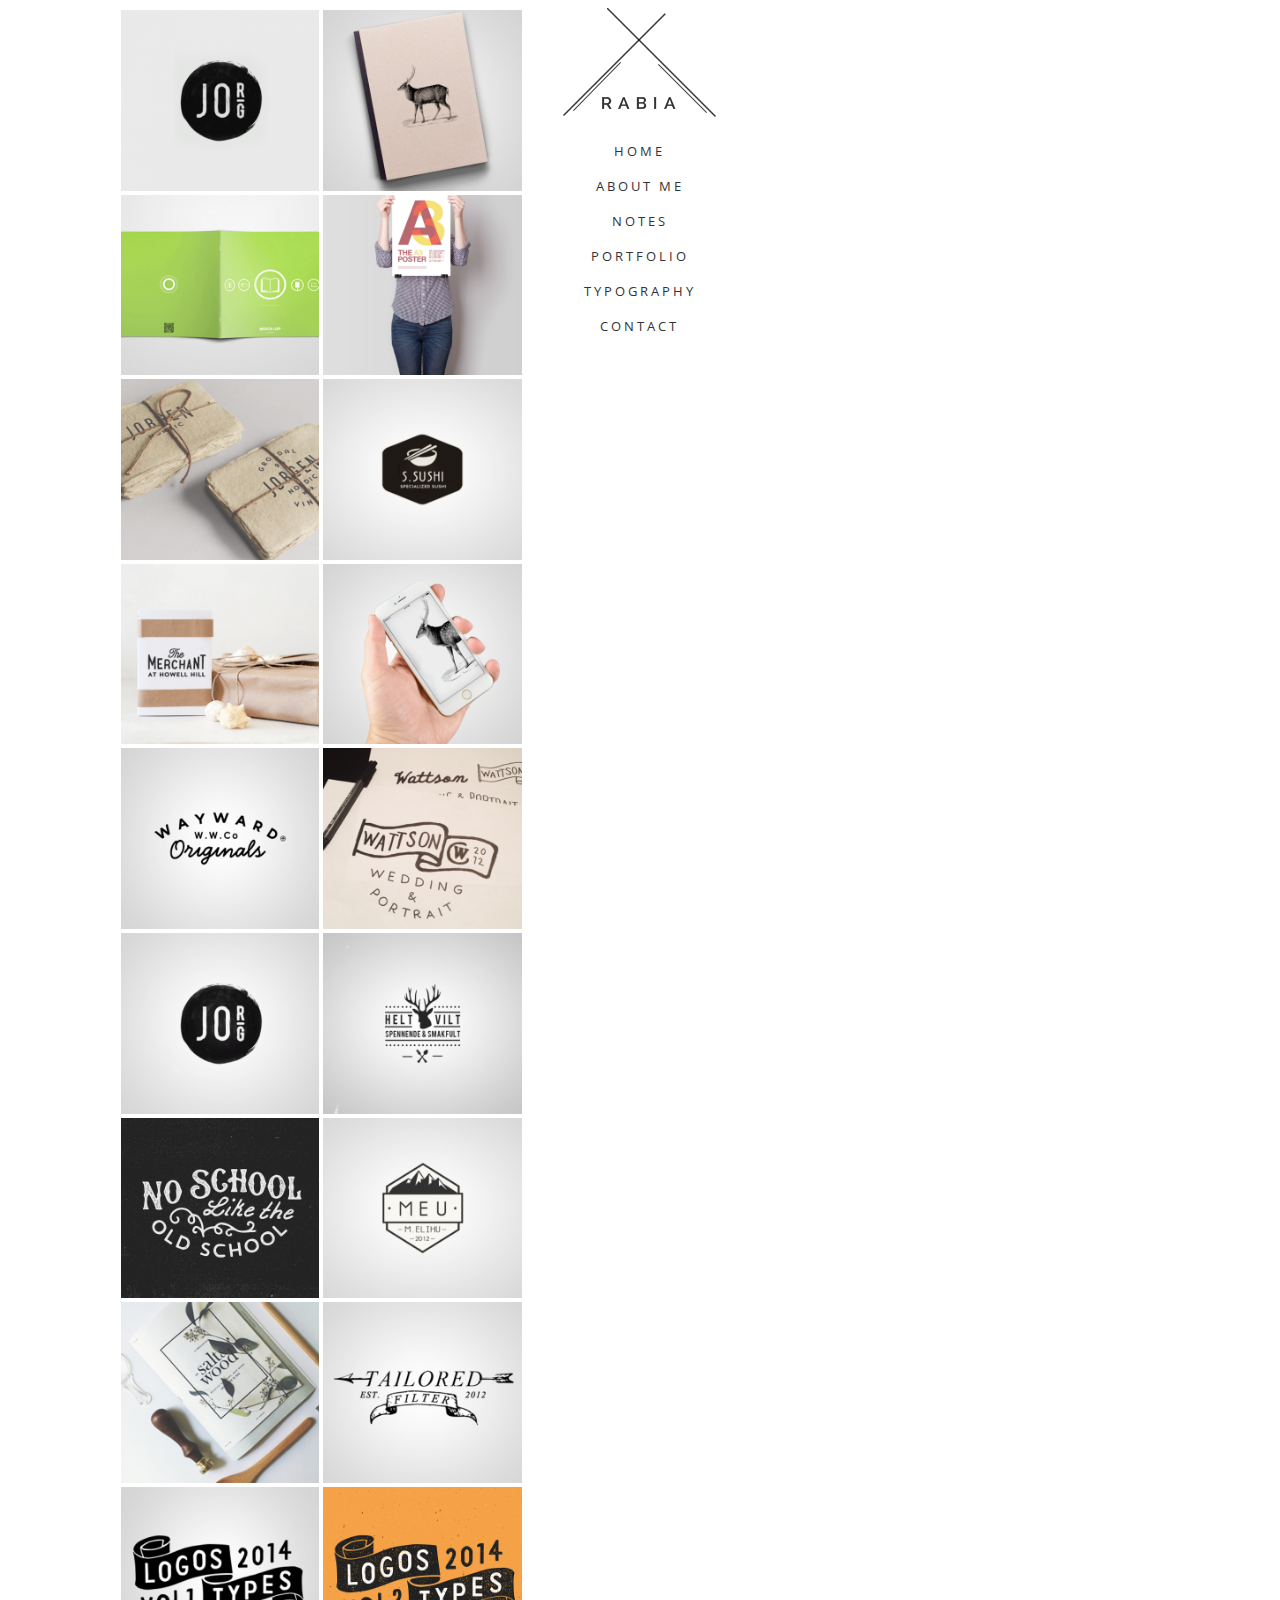
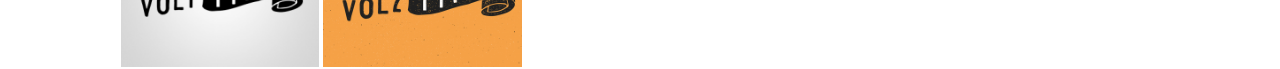
==== index.html @ 2b4c9180 "Initial wasp repo, make left-col and header" ====
<!DOCTYPE html>
<html lang="en">
<head>
    <meta charset="UTF-8">
    <title>Title</title>
    <link rel="stylesheet" href="css/style.css">
</head>
<body>


<div class="left-col col clearfix">
    <div class="left-col-inner clearfix">
        <div class="item">
            <a href="#">
                <img src="img/241-225x205.png" class="item-img">
            </a>
        </div>

        <div class="item">
            <a href="#">
                <img src="img/03-225x205.png" class="item-img">
            </a>
        </div>

        <div class="item">
            <a href="#">
                <img src="img/blog11-225x205.png" class="item-img">
            </a>
        </div>
        <div class="item">
            <a href="#">
                <img src="img/311-225x205.png" class="item-img">
            </a>
        </div>

        <div class="item">
            <a href="#">
                <img src="img/c71-225x205.png" class="item-img">
            </a>
        </div>
        <div class="item">
            <a href="#">
                <img src="img/131-225x205.png" class="item-img">
            </a>
        </div>

        <div class="item">
            <a href="#">
                <img src="img/451-225x205.png" class="item-img">
            </a>
        </div>
        <div class="item">
            <a href="#">
                <img src="img/112-225x205.png" class="item-img">
            </a>
        </div>

        <div class="item">
            <a href="#">
                <img src="img/321-225x205.png" class="item-img">
            </a>
        </div>
        <div class="item">
            <a href="#">
                <img src="img/d31-225x205.png" class="item-img">
            </a>
        </div>

        <div class="item">
            <a href="#">
                <img src="img/711-225x205.png" class="item-img">
            </a>
        </div>
        <div class="item">
            <a href="#">
                <img src="img/511-225x205.png" class="item-img">
            </a>
        </div>

        <div class="item">
            <a href="#">
                <img src="img/a11-225x205.png" class="item-img">
            </a>
        </div>
        <div class="item">
            <a href="#">
                <img src="img/611-225x205.png" class="item-img">
            </a>
        </div>

        <div class="item">
            <a href="#">
                <img src="img/a01-225x205.png" class="item-img">
            </a>
        </div>
        <div class="item">
            <a href="#">
                <img src="img/211-225x205.png" class="item-img">
            </a>
        </div>

        <div class="item">
            <a href="#">
                <img src="img/411-225x205.png" class="item-img">
            </a>
        </div>

        <div class="item">
            <a href="#">
                <img src="img/721-225x205.png" class="item-img">
            </a>
        </div>
    </div>

</div>
<header class="header">
    <div class="logo">
        <img src="img/logo.png" class="logo-img">
    </div>

    <ul class="nav-list">
        <li class="nav-item">
            <a href="#">home</a>
        </li>
        <li class="nav-item">
            <a href="#">about me</a>
        </li>
        <li class="nav-item">
            <a href="#">notes</a>
        </li>
        <li class="nav-item">
            <a href="#">portfolio</a>
        </li>
        <li class="nav-item">
            <a href="#">typography</a>
        </li>
        <li class="nav-item">
            <a href="#">contact</a>
        </li>
    </ul>
</header>

<div class="right-col col clearfix">
    <div class="right-col-inner">

    </div>
</div>

</body>
</html>
---- css/style.css ----
@import url(https://fonts.googleapis.com/css?family=Open+Sans);
@import url(https://fonts.googleapis.com/css?family=Raleway:400,300,600,700);

body {
    font-family: 'Raleway', 'Open Sans', sans-serif;
}

* {
    box-sizing: border-box;
}
.clearfix:before,
.clearfix:after {
    content: " "; /* 1 */
    display: table; /* 2 */
}

.clearfix:after {
    clear: both;
}

.container {
    margin: 0 auto;
}

.col {
    width: 40%;
}

.left-col {
    float: left;
}
    .left-col > .left-col-inner {
        float: right;
        width: 80%;
        margin: 0 -10px;
    }
    .left-col .item {
        float: left;
        padding: 2px;
        width: 50%;

    }
    .left-col .item-img {
        width: 100%;
        display: block;
    }
.header {
    width: 20%;
    float: left;
}

    .header > .logo {
        text-align: center;
    }
    .header .logo-img {
        display: block;
        margin: 0 auto;
    }
    .header > .nav-list {
        list-style-type: none;
        text-align: center;
        padding: 0;
    }
    .header .nav-item {
        padding: 8px 0;
    }

    .header .nav-item a {
        text-decoration: none;
        color: #333333;
        font-family: 'Open Sans';
        font-size: 13px;
        text-transform: uppercase;
        letter-spacing: 3px;

    }

    .header .nav-item a:hover {
        border-top: 1px solid #333333;
        border-bottom: 1px solid #333333;
        padding: 0 16px;
    }

.right-col {
    float: right;
}

    .right-col > .right-col-inner {}
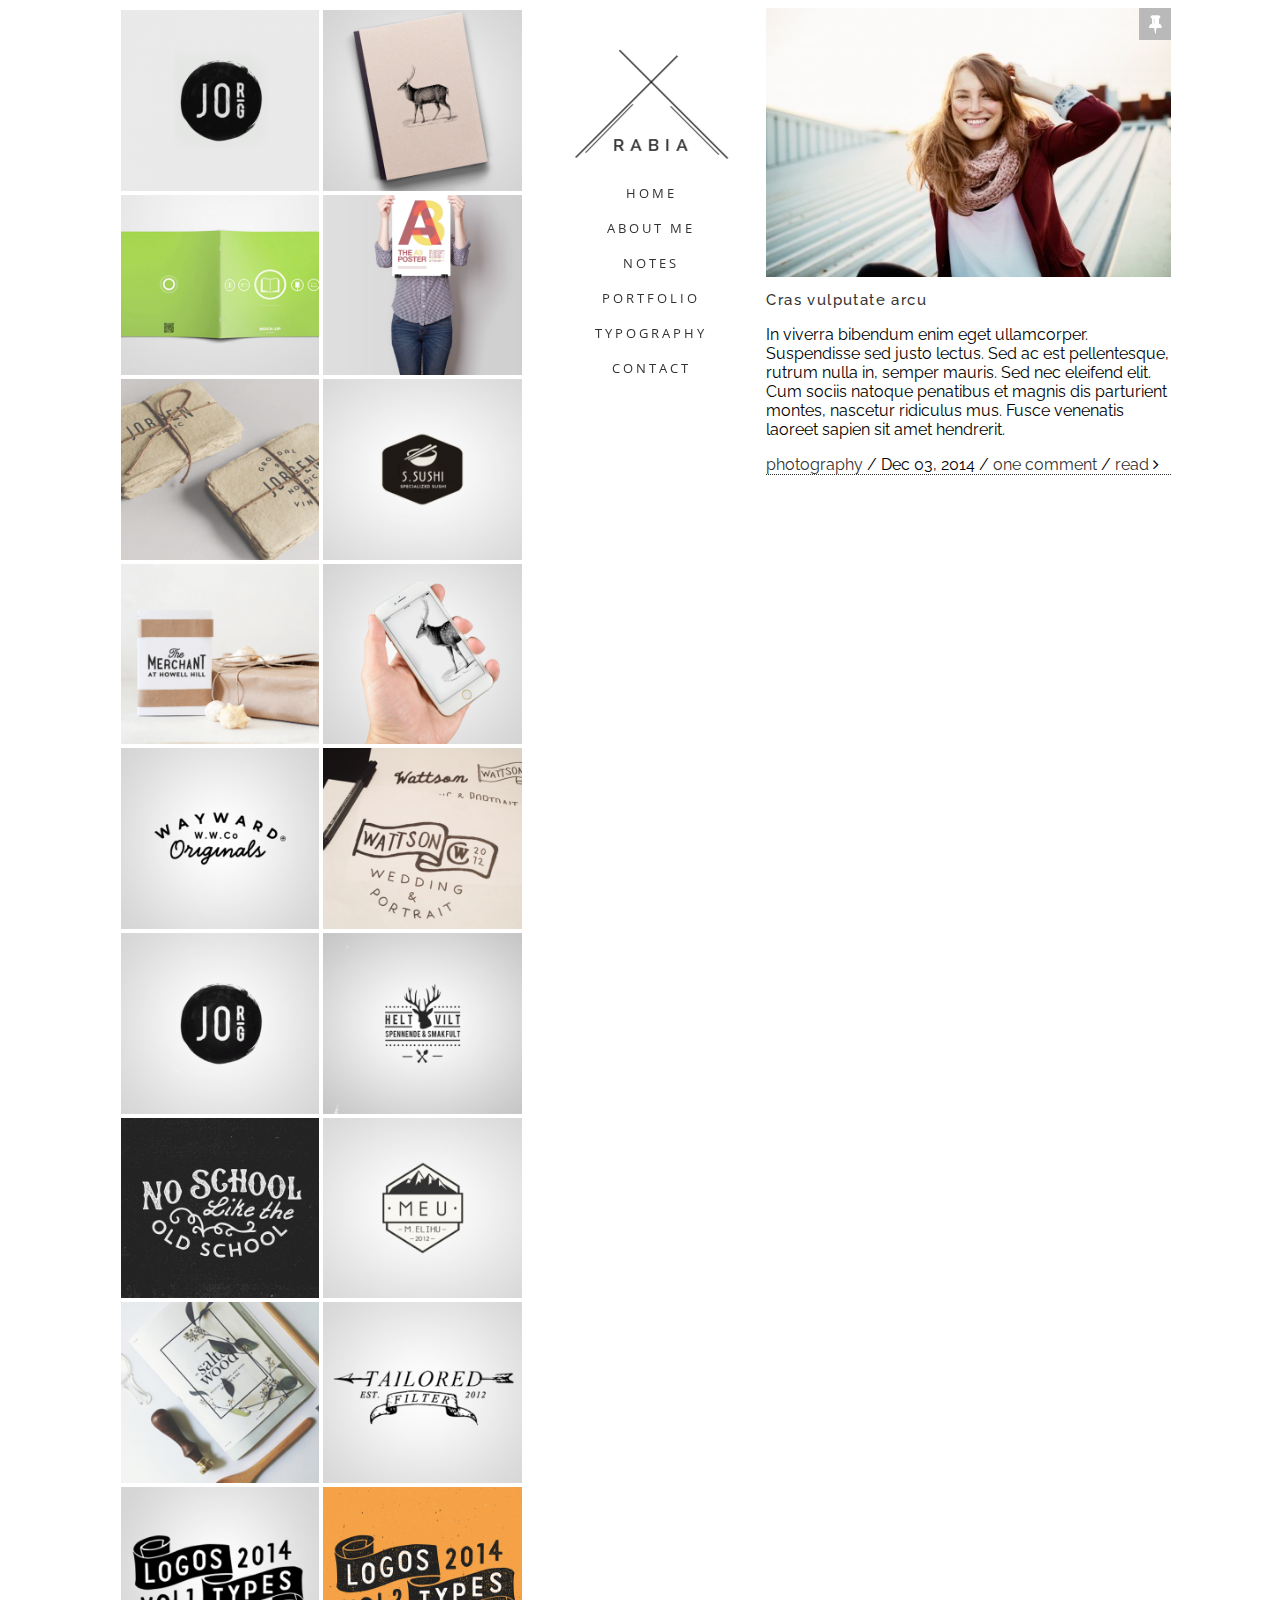
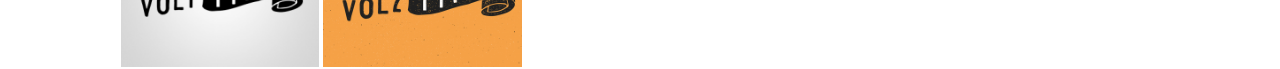
==== commit 1e027ee7: "add one post in right-col" ====
--- a/index.html
+++ b/index.html
@@ -4,6 +4,7 @@
     <meta charset="UTF-8">
     <title>Title</title>
     <link rel="stylesheet" href="css/style.css">
+    <link rel="stylesheet" href="fonts/font-awesome/css/font-awesome.min.css">
 </head>
 <body>
 
@@ -114,35 +115,55 @@
 
 </div>
 <header class="header">
-    <div class="logo">
-        <img src="img/logo.png" class="logo-img">
+    <div class="header-container clearfix">
+        <div class="logo">
+            <img src="img/logo.png" class="logo-img">
+        </div>
+
+        <ul class="nav-list">
+            <li class="nav-item">
+                <a href="#">home</a>
+            </li>
+            <li class="nav-item">
+                <a href="#">about me</a>
+            </li>
+            <li class="nav-item">
+                <a href="#">notes</a>
+            </li>
+            <li class="nav-item">
+                <a href="#">portfolio</a>
+            </li>
+            <li class="nav-item">
+                <a href="#">typography</a>
+            </li>
+            <li class="nav-item">
+                <a href="#">contact</a>
+            </li>
+        </ul>
     </div>
-
-    <ul class="nav-list">
-        <li class="nav-item">
-            <a href="#">home</a>
-        </li>
-        <li class="nav-item">
-            <a href="#">about me</a>
-        </li>
-        <li class="nav-item">
-            <a href="#">notes</a>
-        </li>
-        <li class="nav-item">
-            <a href="#">portfolio</a>
-        </li>
-        <li class="nav-item">
-            <a href="#">typography</a>
-        </li>
-        <li class="nav-item">
-            <a href="#">contact</a>
-        </li>
-    </ul>
 </header>
 
 <div class="right-col col clearfix">
     <div class="right-col-inner">
-
+        <div class="post">
+            <div class="post-inner">
+                <img src="img/first-458x305.jpg" class="image">
+                <img src="img/sticky.png" class="sticky">
+            </div>
+            <h1 class="title"><a href="#">Cras vulputate arcu</a></h1>
+            <p class="content">In viverra bibendum enim eget ullamcorper. Suspendisse sed justo lectus.
+                Sed ac est pellentesque, rutrum nulla in, semper mauris. Sed nec eleifend elit.
+                Cum sociis natoque penatibus et magnis dis parturient montes, nascetur ridiculus mus.
+                Fusce venenatis laoreet sapien sit amet hendrerit.</p>
+            <div class="after-post">
+                <a href="#">photography</a>
+                 / Dec 03, 2014 /
+                <a href="#">one comment</a>
+                 /
+                <a href="#">read</a>
+                <i class="fa fa-angle-right"></i>
+            </div>
+        </div>
     </div>
 </div>
 
--- a/css/style.css
+++ b/css/style.css
@@ -47,16 +47,23 @@
 .header {
     width: 20%;
     float: left;
+    position: relative;
+
 }
-
-    .header > .logo {
+    .header .header-container {
+        position: fixed;
+        top: 50px;
+        left: auto;
+        transform: translateX(40%);
+    }
+    .header  .logo {
         text-align: center;
     }
     .header .logo-img {
         display: block;
         margin: 0 auto;
     }
-    .header > .nav-list {
+    .header .nav-list {
         list-style-type: none;
         text-align: center;
         padding: 0;
@@ -85,9 +92,36 @@
     float: right;
 }
 
-    .right-col > .right-col-inner {}
+    .right-col .right-col-inner {
+        float: left;
+        width: 80%;
+
+    }
+
+    .right-col > .right-col-inner > .post {
+        position: relative;
+        border-bottom: 1px dotted #333333;
+    }
+    .right-col > .right-col-inner > .post a {
+        text-decoration: none;
+        color: #333333;
+    }
+    .right-col .post-inner {}
+    .post .image {
+        width: 100%
+    }
+    .right-col .sticky {
+        position: absolute;
+        right: 0;
+        top: 0;
+    }
+    .post .title {
+        font-size: 15px;
+        font-weight: 500;
+        color: #111;
+        letter-spacing: 1.4px;
+    }
 
 
 
 
-
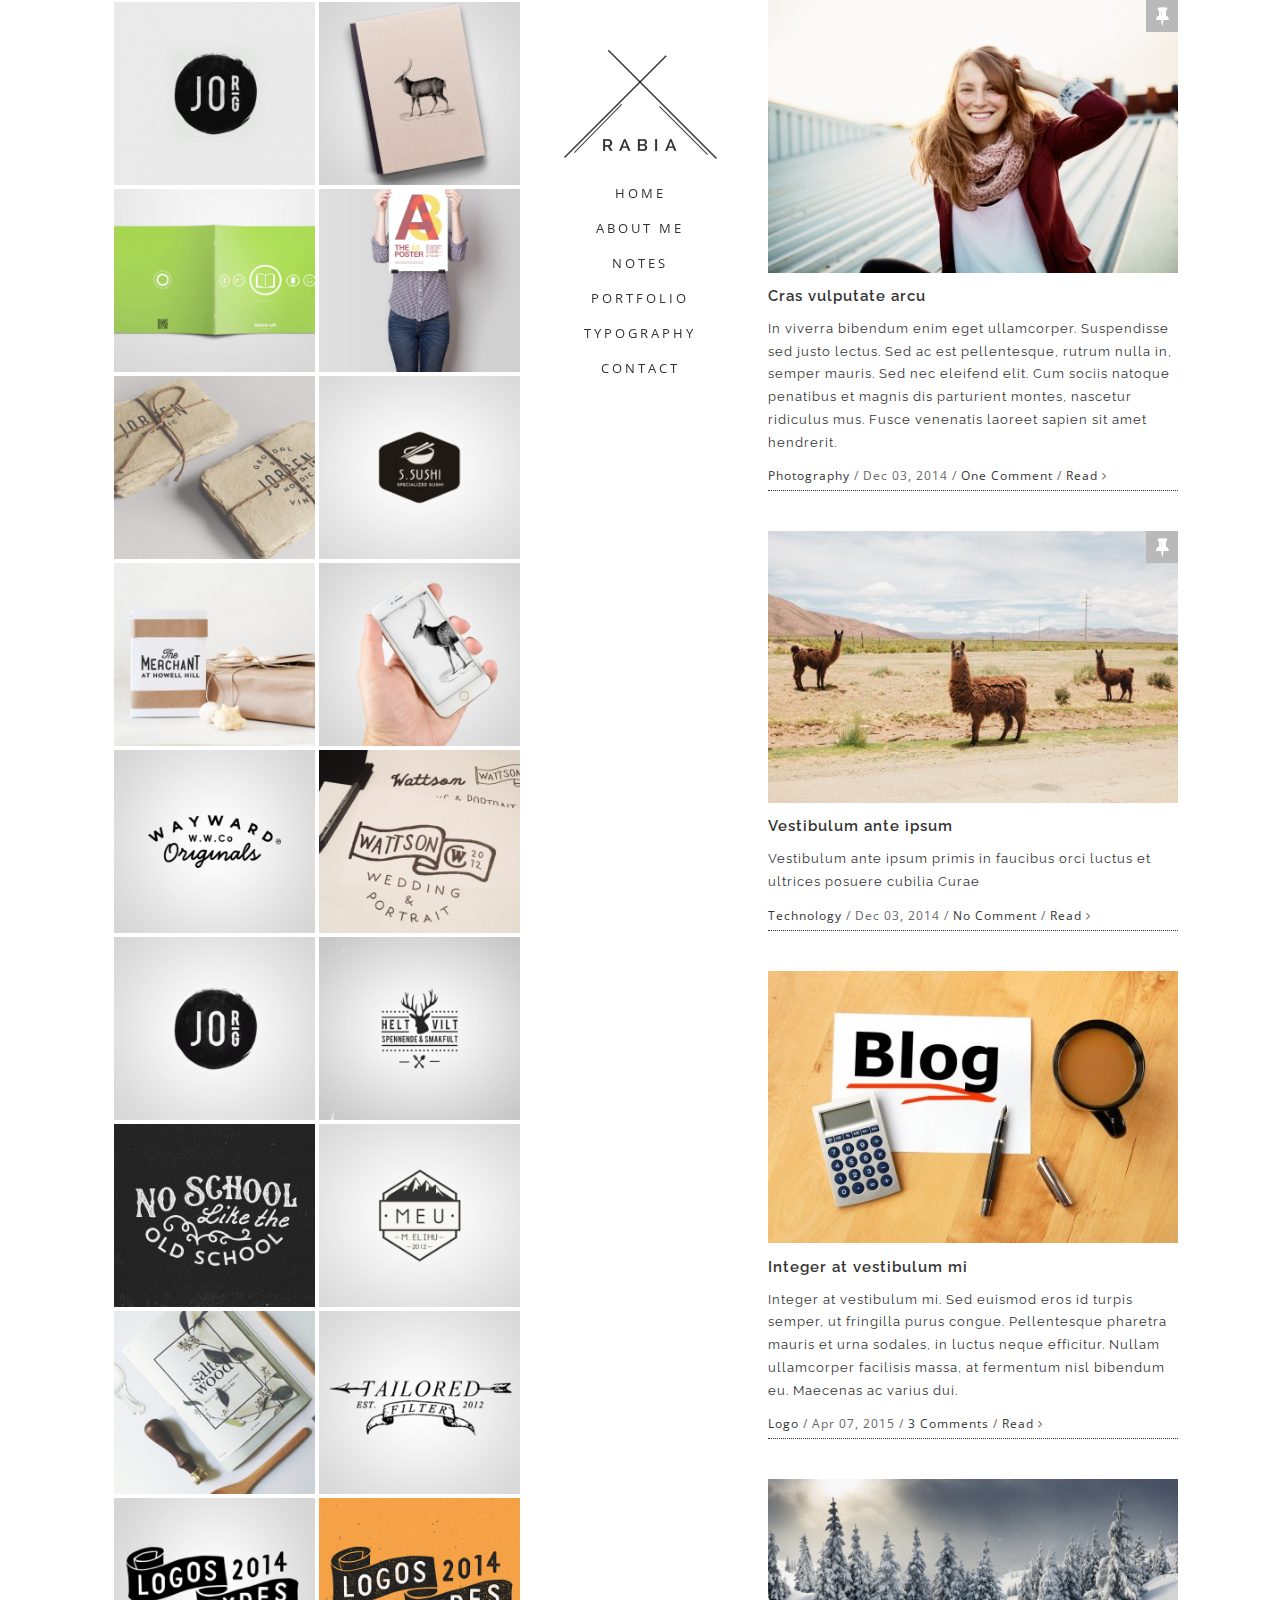
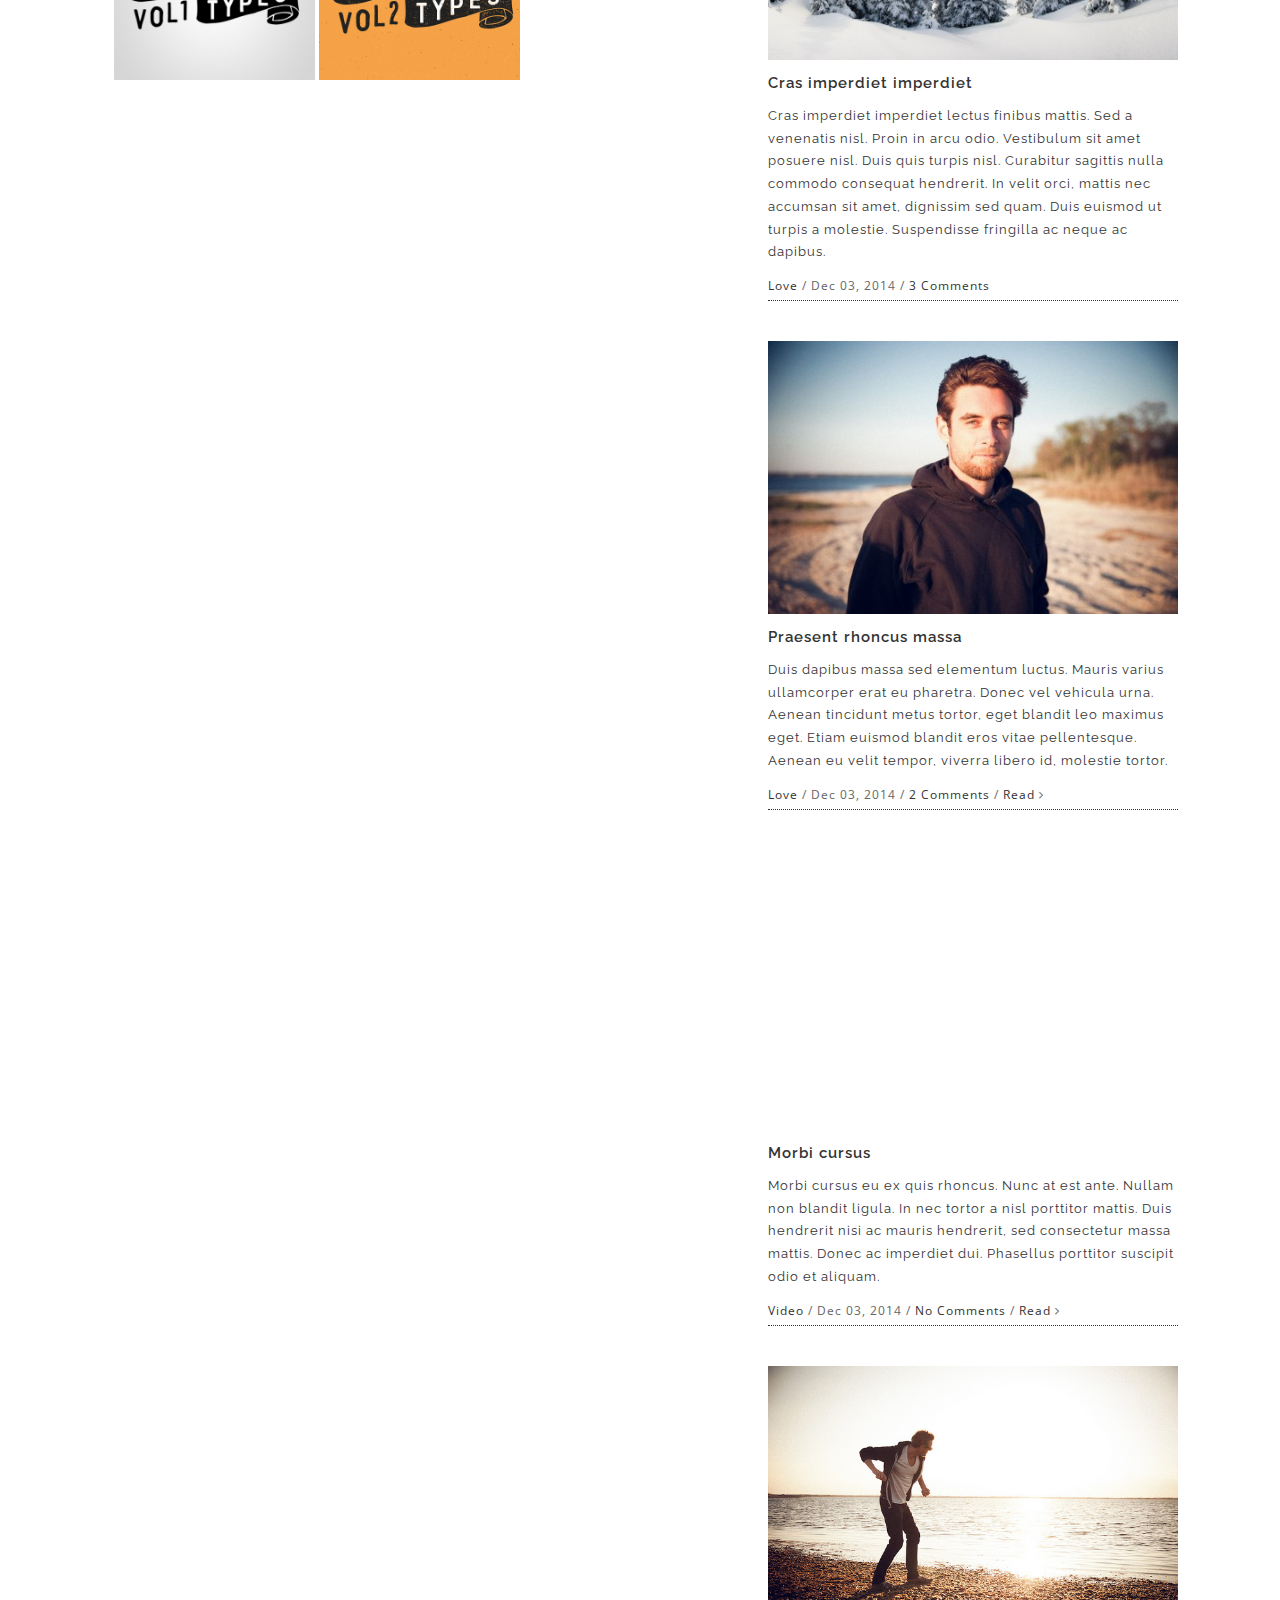
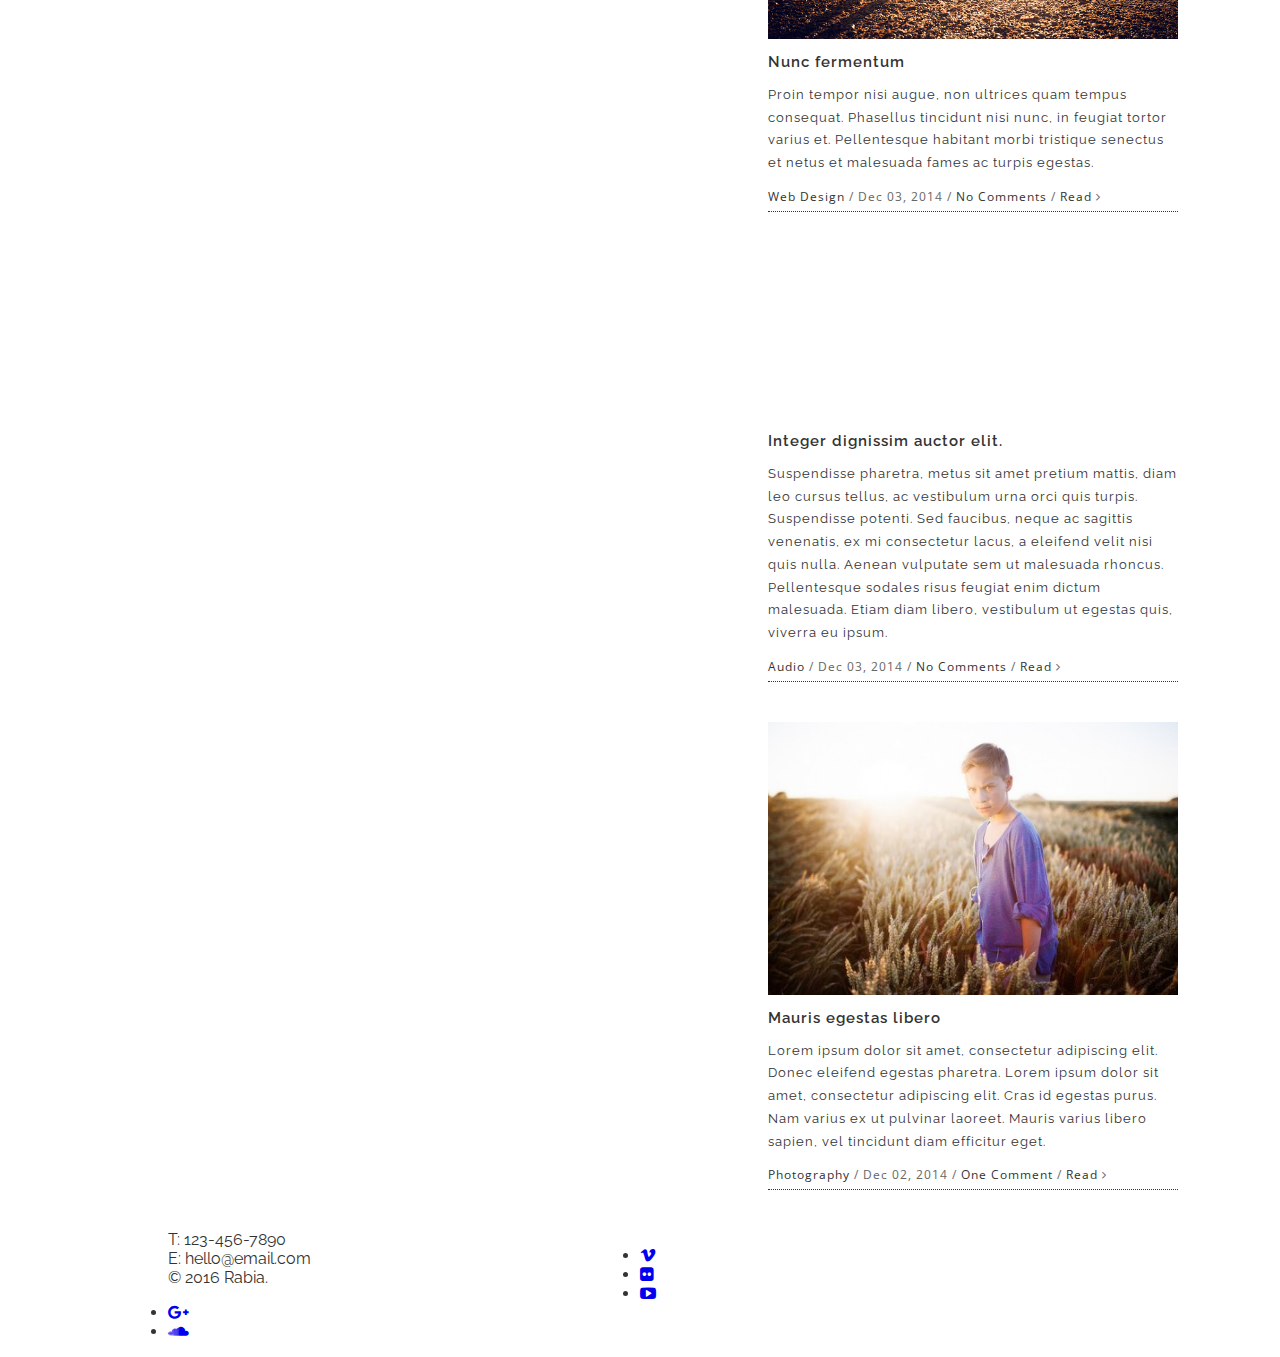
==== commit 7fa33cf7: "fill right-col, add footer, move header to 1st position" ====
--- a/index.html
+++ b/index.html
@@ -3,169 +3,344 @@
 <head>
     <meta charset="UTF-8">
     <title>Title</title>
+    <link rel="stylesheet" href="css/normalize.css">
+    <link rel="stylesheet" href="fonts/font-awesome/css/font-awesome.min.css">
     <link rel="stylesheet" href="css/style.css">
-    <link rel="stylesheet" href="fonts/font-awesome/css/font-awesome.min.css">
 </head>
 <body>
 
-
-<div class="left-col col clearfix">
-    <div class="left-col-inner clearfix">
-        <div class="item">
-            <a href="#">
-                <img src="img/241-225x205.png" class="item-img">
-            </a>
+<header class="header">
+    <div class="logo">
+        <img src="img/logo.png" class="logo-img">
+    </div>
+
+    <ul class="nav-list">
+        <li class="nav-item">
+            <a href="#">home</a>
+        </li>
+        <li class="nav-item">
+            <a href="#">about me</a>
+        </li>
+        <li class="nav-item">
+            <a href="#">notes</a>
+        </li>
+        <li class="nav-item">
+            <a href="#">portfolio</a>
+        </li>
+        <li class="nav-item">
+            <a href="#">typography</a>
+        </li>
+        <li class="nav-item">
+            <a href="#">contact</a>
+        </li>
+    </ul>
+
+</header>
+<div class="clearfix">
+    <div class="left-col col clearfix">
+        <div class="left-col-inner clearfix">
+            <div class="item">
+                <a href="#">
+                    <img src="img/241-225x205.png" class="item-img">
+                </a>
+            </div>
+
+            <div class="item">
+                <a href="#">
+                    <img src="img/03-225x205.png" class="item-img">
+                </a>
+            </div>
+
+            <div class="item">
+                <a href="#">
+                    <img src="img/blog11-225x205.png" class="item-img">
+                </a>
+            </div>
+            <div class="item">
+                <a href="#">
+                    <img src="img/311-225x205.png" class="item-img">
+                </a>
+            </div>
+
+            <div class="item">
+                <a href="#">
+                    <img src="img/c71-225x205.png" class="item-img">
+                </a>
+            </div>
+            <div class="item">
+                <a href="#">
+                    <img src="img/131-225x205.png" class="item-img">
+                </a>
+            </div>
+
+            <div class="item">
+                <a href="#">
+                    <img src="img/451-225x205.png" class="item-img">
+                </a>
+            </div>
+            <div class="item">
+                <a href="#">
+                    <img src="img/112-225x205.png" class="item-img">
+                </a>
+            </div>
+
+            <div class="item">
+                <a href="#">
+                    <img src="img/321-225x205.png" class="item-img">
+                </a>
+            </div>
+            <div class="item">
+                <a href="#">
+                    <img src="img/d31-225x205.png" class="item-img">
+                </a>
+            </div>
+
+            <div class="item">
+                <a href="#">
+                    <img src="img/711-225x205.png" class="item-img">
+                </a>
+            </div>
+            <div class="item">
+                <a href="#">
+                    <img src="img/511-225x205.png" class="item-img">
+                </a>
+            </div>
+
+            <div class="item">
+                <a href="#">
+                    <img src="img/a11-225x205.png" class="item-img">
+                </a>
+            </div>
+            <div class="item">
+                <a href="#">
+                    <img src="img/611-225x205.png" class="item-img">
+                </a>
+            </div>
+
+            <div class="item">
+                <a href="#">
+                    <img src="img/a01-225x205.png" class="item-img">
+                </a>
+            </div>
+            <div class="item">
+                <a href="#">
+                    <img src="img/211-225x205.png" class="item-img">
+                </a>
+            </div>
+
+            <div class="item">
+                <a href="#">
+                    <img src="img/411-225x205.png" class="item-img">
+                </a>
+            </div>
+
+            <div class="item">
+                <a href="#">
+                    <img src="img/721-225x205.png" class="item-img">
+                </a>
+            </div>
         </div>
 
-        <div class="item">
-            <a href="#">
-                <img src="img/03-225x205.png" class="item-img">
-            </a>
-        </div>
-
-        <div class="item">
-            <a href="#">
-                <img src="img/blog11-225x205.png" class="item-img">
-            </a>
-        </div>
-        <div class="item">
-            <a href="#">
-                <img src="img/311-225x205.png" class="item-img">
-            </a>
-        </div>
-
-        <div class="item">
-            <a href="#">
-                <img src="img/c71-225x205.png" class="item-img">
-            </a>
-        </div>
-        <div class="item">
-            <a href="#">
-                <img src="img/131-225x205.png" class="item-img">
-            </a>
-        </div>
-
-        <div class="item">
-            <a href="#">
-                <img src="img/451-225x205.png" class="item-img">
-            </a>
-        </div>
-        <div class="item">
-            <a href="#">
-                <img src="img/112-225x205.png" class="item-img">
-            </a>
-        </div>
-
-        <div class="item">
-            <a href="#">
-                <img src="img/321-225x205.png" class="item-img">
-            </a>
-        </div>
-        <div class="item">
-            <a href="#">
-                <img src="img/d31-225x205.png" class="item-img">
-            </a>
-        </div>
-
-        <div class="item">
-            <a href="#">
-                <img src="img/711-225x205.png" class="item-img">
-            </a>
-        </div>
-        <div class="item">
-            <a href="#">
-                <img src="img/511-225x205.png" class="item-img">
-            </a>
-        </div>
-
-        <div class="item">
-            <a href="#">
-                <img src="img/a11-225x205.png" class="item-img">
-            </a>
-        </div>
-        <div class="item">
-            <a href="#">
-                <img src="img/611-225x205.png" class="item-img">
-            </a>
-        </div>
-
-        <div class="item">
-            <a href="#">
-                <img src="img/a01-225x205.png" class="item-img">
-            </a>
-        </div>
-        <div class="item">
-            <a href="#">
-                <img src="img/211-225x205.png" class="item-img">
-            </a>
-        </div>
-
-        <div class="item">
-            <a href="#">
-                <img src="img/411-225x205.png" class="item-img">
-            </a>
-        </div>
-
-        <div class="item">
-            <a href="#">
-                <img src="img/721-225x205.png" class="item-img">
-            </a>
-        </div>
     </div>
 
-</div>
-<header class="header">
-    <div class="header-container clearfix">
-        <div class="logo">
-            <img src="img/logo.png" class="logo-img">
-        </div>
-
-        <ul class="nav-list">
-            <li class="nav-item">
-                <a href="#">home</a>
-            </li>
-            <li class="nav-item">
-                <a href="#">about me</a>
-            </li>
-            <li class="nav-item">
-                <a href="#">notes</a>
-            </li>
-            <li class="nav-item">
-                <a href="#">portfolio</a>
-            </li>
-            <li class="nav-item">
-                <a href="#">typography</a>
-            </li>
-            <li class="nav-item">
-                <a href="#">contact</a>
-            </li>
-        </ul>
-    </div>
-</header>
-
-<div class="right-col col clearfix">
-    <div class="right-col-inner">
-        <div class="post">
-            <div class="post-inner">
-                <img src="img/first-458x305.jpg" class="image">
-                <img src="img/sticky.png" class="sticky">
-            </div>
-            <h1 class="title"><a href="#">Cras vulputate arcu</a></h1>
-            <p class="content">In viverra bibendum enim eget ullamcorper. Suspendisse sed justo lectus.
-                Sed ac est pellentesque, rutrum nulla in, semper mauris. Sed nec eleifend elit.
-                Cum sociis natoque penatibus et magnis dis parturient montes, nascetur ridiculus mus.
-                Fusce venenatis laoreet sapien sit amet hendrerit.</p>
-            <div class="after-post">
-                <a href="#">photography</a>
-                 / Dec 03, 2014 /
-                <a href="#">one comment</a>
-                 /
-                <a href="#">read</a>
-                <i class="fa fa-angle-right"></i>
+    <div class="right-col col clearfix">
+        <div class="right-col-inner">
+            <div class="post">
+                <div class="post-inner">
+                    <img src="img/first-458x305.jpg" class="image">
+                    <img src="img/sticky.png" class="sticky">
+                </div>
+                <h1 class="title"><a href="#">Cras vulputate arcu</a></h1>
+                <p class="content">In viverra bibendum enim eget ullamcorper. Suspendisse sed justo lectus.
+                    Sed ac est pellentesque, rutrum nulla in, semper mauris. Sed nec eleifend elit.
+                    Cum sociis natoque penatibus et magnis dis parturient montes, nascetur ridiculus mus.
+                    Fusce venenatis laoreet sapien sit amet hendrerit.</p>
+                <div class="after-post">
+                    <a href="#">photography</a>
+                    / Dec 03, 2014 /
+                    <a href="#">one comment</a>
+                    /
+                    <a href="#">read</a>
+                    <i class="fa fa-angle-right"></i>
+                </div>
+            </div>
+
+            <div class="post">
+                <div class="post-inner">
+                    <img src="img/second-458x304.jpg" class="image">
+                    <img src="img/sticky.png" class="sticky">
+                </div>
+                <h1 class="title"><a href="#">Vestibulum ante ipsum</a></h1>
+                <p class="content">Vestibulum ante ipsum primis in faucibus orci luctus et ultrices posuere cubilia Curae</p>
+                <div class="after-post">
+                    <a href="#">Technology</a>
+                    / Dec 03, 2014 /
+                    <a href="#">no comment</a>
+                    /
+                    <a href="#">read</a>
+                    <i class="fa fa-angle-right"></i>
+                </div>
+            </div>
+
+            <div class="post">
+                <div class="post-inner">
+                    <img src="img/third-458x305.jpg" class="image">
+                </div>
+                <h1 class="title"><a href="#">Integer at vestibulum mi</a></h1>
+                <p class="content">Integer at vestibulum mi. Sed euismod eros id turpis semper, ut fringilla purus congue.
+                    Pellentesque pharetra mauris et urna sodales, in luctus neque efficitur. Nullam ullamcorper
+                    facilisis massa, at fermentum nisl bibendum eu. Maecenas ac varius dui.</p>
+                <div class="after-post">
+                    <a href="#">logo</a>
+                    / Apr 07, 2015 /
+                    <a href="#">3 comments</a>
+                    /
+                    <a href="#">read</a>
+                    <i class="fa fa-angle-right"></i>
+                </div>
+            </div>
+
+            <div class="post">
+                <div class="post-inner">
+                    <img src="img/fourth-458x202.jpg" class="image">
+                </div>
+                <h1 class="title"><a href="#">Cras imperdiet imperdiet</a></h1>
+                <p class="content">Cras imperdiet imperdiet lectus finibus mattis. Sed a venenatis nisl.
+                    Proin in arcu odio. Vestibulum sit amet posuere nisl. Duis quis turpis nisl.
+                    Curabitur sagittis nulla commodo consequat hendrerit. In velit orci, mattis nec accumsan sit amet,
+                    dignissim sed quam. Duis euismod ut turpis a molestie. Suspendisse fringilla ac neque ac dapibus.</p>
+                <div class="after-post">
+                    <a href="#">love</a>
+                    / Dec 03, 2014 /
+                    <a href="#">3 comments</a>
+                </div>
+            </div>
+
+            <div class="post">
+                <div class="post-inner">
+                    <img src="img/fifth-458x305.jpg" class="image">
+                </div>
+                <h1 class="title"><a href="#">Praesent rhoncus massa</a></h1>
+                <p class="content">Duis dapibus massa sed elementum luctus. Mauris varius ullamcorper erat eu pharetra.
+                    Donec vel vehicula urna. Aenean tincidunt metus tortor, eget blandit leo maximus eget.
+                    Etiam euismod blandit eros vitae pellentesque. Aenean eu velit tempor, viverra libero id,
+                    molestie tortor.</p>
+                <div class="after-post">
+                    <a href="#">love</a>
+                    / Dec 03, 2014 /
+                    <a href="#">2 comments</a>
+                    /
+                    <a href="#">read</a>
+                    <i class="fa fa-angle-right"></i>
+                </div>
+            </div>
+
+            <div class="post">
+                <div class="post-inner">
+                    <iframe src="https://player.vimeo.com/video/99610151" width="100%" height="280px" frameborder="0" webkitallowfullscreen mozallowfullscreen allowfullscreen></iframe>
+                </div>
+                <h1 class="title"><a href="#">Morbi cursus</a></h1>
+                <p class="content">Morbi cursus eu ex quis rhoncus. Nunc at est ante. Nullam non blandit ligula.
+                    In nec tortor a nisl porttitor mattis. Duis hendrerit nisi ac mauris hendrerit,
+                    sed consectetur massa mattis. Donec ac imperdiet dui. Phasellus porttitor suscipit odio et aliquam.</p>
+                <div class="after-post">
+                    <a href="#">video</a>
+                    / Dec 03, 2014 /
+                    <a href="#">no comments</a>
+                    /
+                    <a href="#">read</a>
+                    <i class="fa fa-angle-right"></i>
+                </div>
+            </div>
+
+            <div class="post">
+                <div class="post-inner">
+                    <img src="img/sixth.jpg" class="image">
+                </div>
+                <h1 class="title"><a href="#">Nunc fermentum</a></h1>
+                <p class="content">Proin tempor nisi augue, non ultrices quam tempus consequat.
+                    Phasellus tincidunt nisi nunc, in feugiat tortor varius et. Pellentesque habitant morbi tristique
+                    senectus et netus et malesuada fames ac turpis egestas.</p>
+                <div class="after-post">
+                    <a href="#">web design</a>
+                    / Dec 03, 2014 /
+                    <a href="#">no comments</a>
+                    /
+                    <a href="#">read</a>
+                    <i class="fa fa-angle-right"></i>
+                </div>
+            </div>
+
+            <div class="post">
+                <div class="post-inner">
+                    <iframe width="100%" height="166" scrolling="no" frameborder="no" src="https://w.soundcloud.com/player/?url=https%3A//api.soundcloud.com/tracks/169806850&color=ff5500"></iframe>
+                </div>
+                <h1 class="title"><a href="#">Integer dignissim auctor elit.</a></h1>
+                <p class="content">Suspendisse pharetra, metus sit amet pretium mattis, diam leo cursus tellus,
+                    ac vestibulum urna orci quis turpis. Suspendisse potenti. Sed faucibus, neque ac sagittis venenatis,
+                    ex mi consectetur lacus, a eleifend velit nisi quis nulla. Aenean vulputate sem ut malesuada rhoncus.
+                    Pellentesque sodales risus feugiat enim dictum malesuada. Etiam diam libero,
+                    vestibulum ut egestas quis, viverra eu ipsum.</p>
+                <div class="after-post">
+                    <a href="#">audio</a>
+                    / Dec 03, 2014 /
+                    <a href="#">no comments</a>
+                    /
+                    <a href="#">read</a>
+                    <i class="fa fa-angle-right"></i>
+                </div>
+            </div>
+
+            <div class="post">
+                <div class="post-inner">
+                    <img src="img/seventh-458x305.jpg" class="image">
+                </div>
+                <h1 class="title"><a href="#">Mauris egestas libero</a></h1>
+                <p class="content">Lorem ipsum dolor sit amet, consectetur adipiscing elit.
+                    Donec eleifend egestas pharetra. Lorem ipsum dolor sit amet, consectetur adipiscing elit.
+                    Cras id egestas purus. Nam varius ex ut pulvinar laoreet. Mauris varius libero sapien,
+                    vel tincidunt diam efficitur eget.</p>
+                <div class="after-post">
+                    <a href="#">photography</a>
+                    / Dec 02, 2014 /
+                    <a href="#">One comment</a>
+                    /
+                    <a href="#">read</a>
+                    <i class="fa fa-angle-right"></i>
+                </div>
             </div>
         </div>
     </div>
 </div>
-
+<footer class="footer">
+    <div class="container clearfix">
+        <div class="contacts">
+            <ul class="contacts-list">
+                <li>T: <a href="tel:123-456-7890">123-456-7890</a></li>
+                <li>E: <a href="mailto:hello@email.com">hello@email.com</a></li>
+                <li>&copy; 2016 Rabia.</li>
+            </ul>
+        </div>
+        <div class="logos">
+            <ul class="logos-list">
+                <li><a target="_blank" href="http://vimeo.com">
+                    <i class="fa fa-vimeo"></i>
+                </a> </li>
+                <li><a target="_blank" href="http://flickr.com">
+                    <i class="fa fa-flickr"></i>
+                </a> </li>
+                <li><a target="_blank" href="http://youtube.com">
+                    <i class="fa fa-youtube-play"></i>
+                </a> </li>
+                <li><a target="_blank" href="http://plus.google.com">
+                    <i class="fa fa-google-plus"></i>
+                </a> </li>
+                <li><a target="_blank" href="http://soundcloud.com">
+                    <i class="fa fa-soundcloud"></i>
+                </a> </li>
+            </ul>
+        </div>
+    </div>
+</footer>
 </body>
 </html>--- a/css/style.css
+++ b/css/style.css
@@ -1,8 +1,12 @@
 @import url(https://fonts.googleapis.com/css?family=Open+Sans);
 @import url(https://fonts.googleapis.com/css?family=Raleway:400,300,600,700);
 
-body {
+body, html {
     font-family: 'Raleway', 'Open Sans', sans-serif;
+    background-color: #fff;
+    font-size: 16px;
+    color: #333;
+    margin: 0;
 }
 
 * {
@@ -47,15 +51,12 @@
 .header {
     width: 20%;
     float: left;
-    position: relative;
+    position: fixed;
+    top: 50px;
+    left: 40%;
 
 }
-    .header .header-container {
-        position: fixed;
-        top: 50px;
-        left: auto;
-        transform: translateX(40%);
-    }
+
     .header  .logo {
         text-align: center;
     }
@@ -101,27 +102,70 @@
     .right-col > .right-col-inner > .post {
         position: relative;
         border-bottom: 1px dotted #333333;
+        margin-bottom: 40px;
     }
     .right-col > .right-col-inner > .post a {
         text-decoration: none;
         color: #333333;
     }
-    .right-col .post-inner {}
+    .right-col .post-inner {
+
+    }
     .post .image {
         width: 100%
     }
-    .right-col .sticky {
+    .right-col-inner .sticky {
         position: absolute;
         right: 0;
         top: 0;
     }
     .post .title {
         font-size: 15px;
-        font-weight: 500;
+        font-weight: 600;
         color: #111;
-        letter-spacing: 1.4px;
+        letter-spacing: 1px;
     }
 
+    .post .title a:hover {
+        color: #fe4642;
+    }
+    .post .content {
+        letter-spacing: 1px;
+        line-height: 1.75em;
+        font-size: 13px;
+    }
 
+    .post .after-post {
+        margin-bottom: 6px;
+        text-transform: capitalize;
+        font-size: 12px;
+        color: #666;
+        font-family: 'Open Sans';
+        letter-spacing: 1px;
 
+    }
+    .post .after-post a:hover {
+        color: #fe4642;
+        border-bottom: 1px solid #fe4642;
+    }
 
+.footer {
+    margin: 0;
+    width: 100%;
+}
+    .footer .container {
+        width: 80%;
+        margin: 0 auto;
+    }
+    .footer .container .contacts {
+        width: 50%;
+        float: left;
+    }
+    .contacts .contacts-list {
+        list-style-type: none;
+        margin: 0;
+    }
+    .contacts .contacts-list a {
+        text-decoration: none;
+        color: #333;
+    }
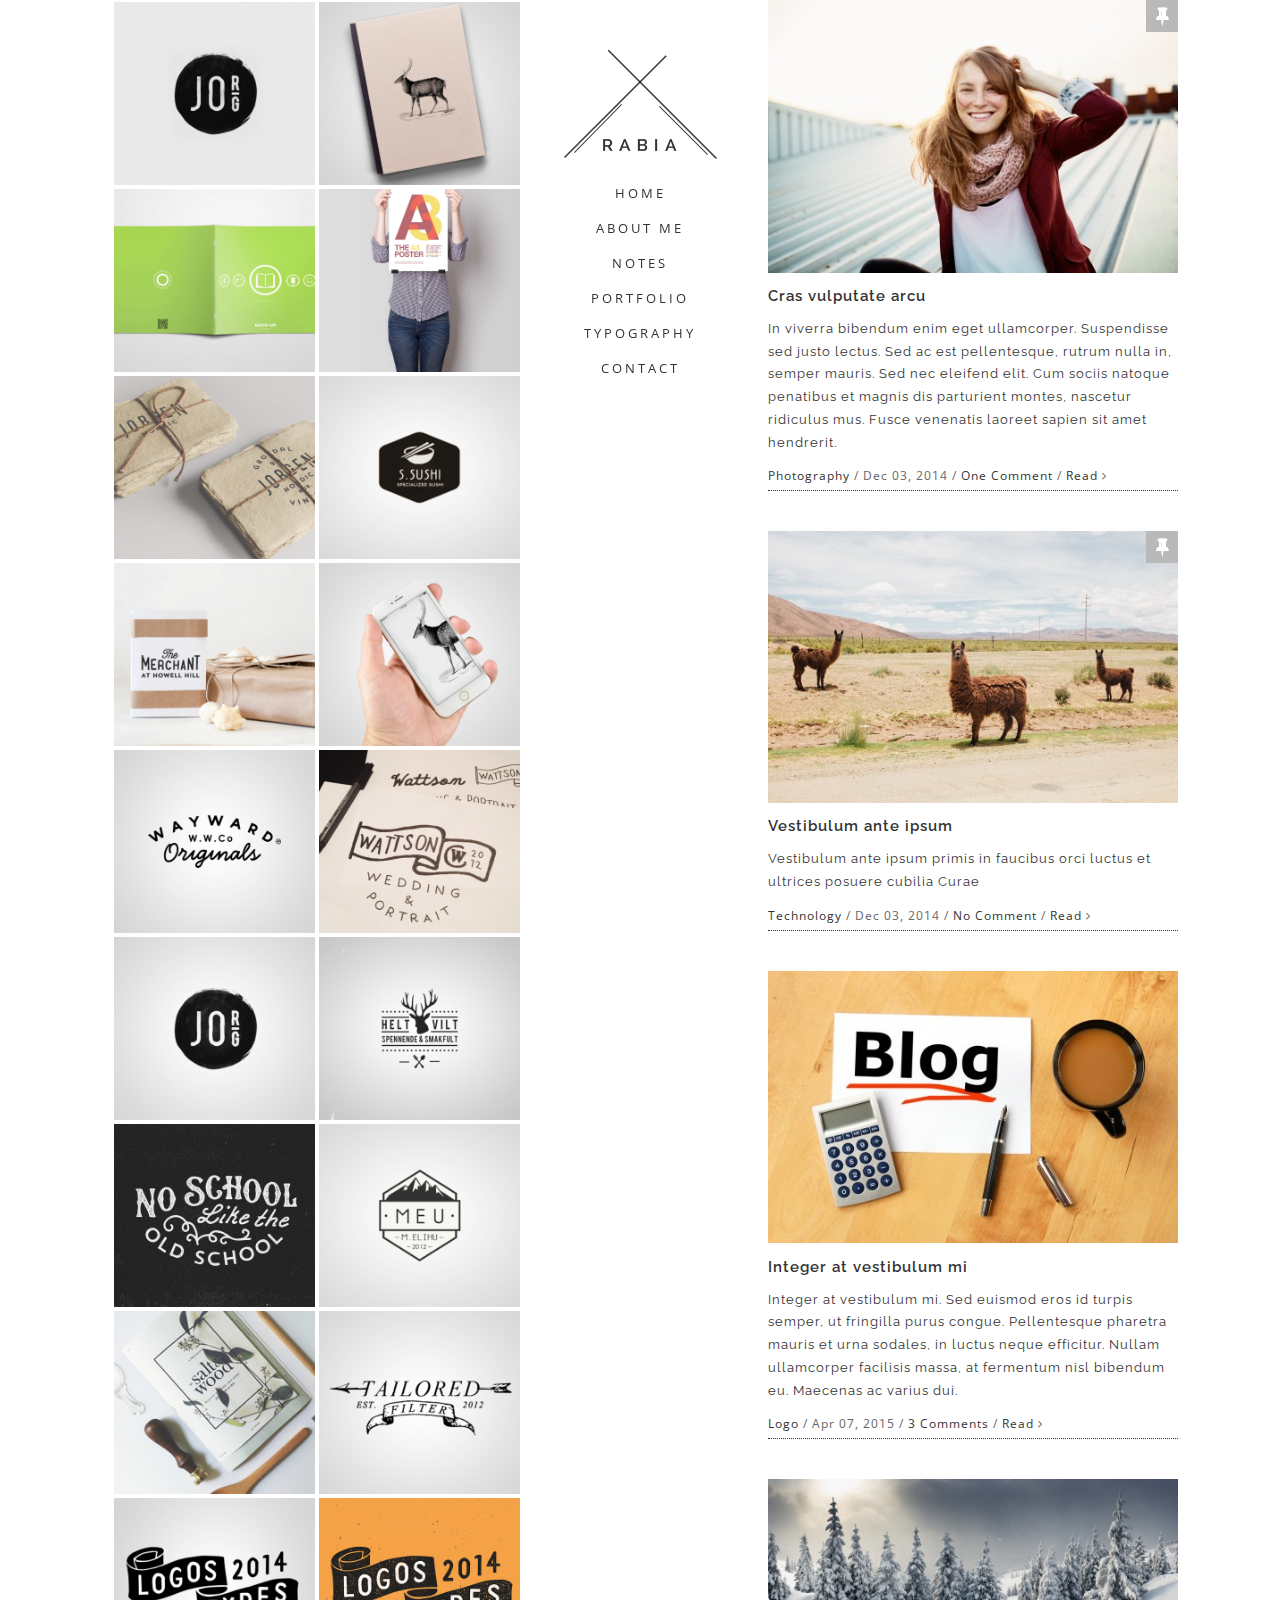
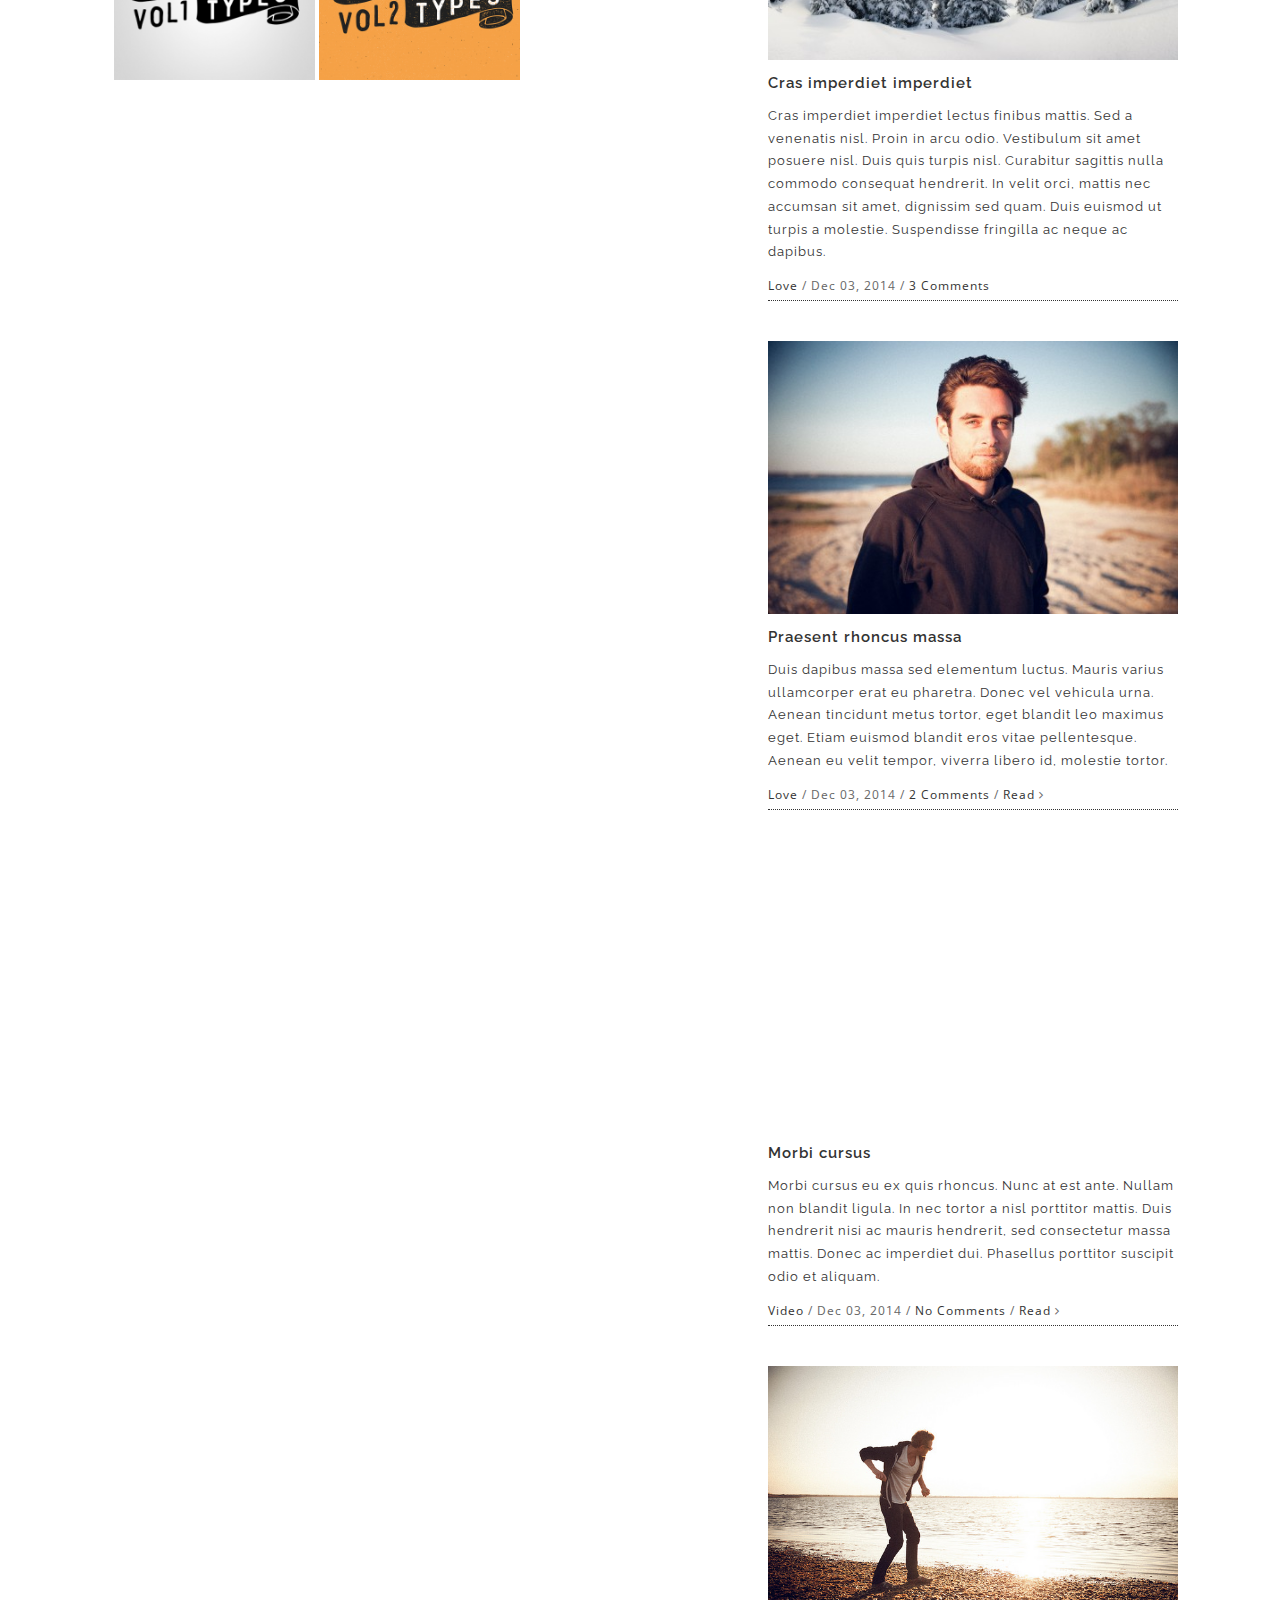
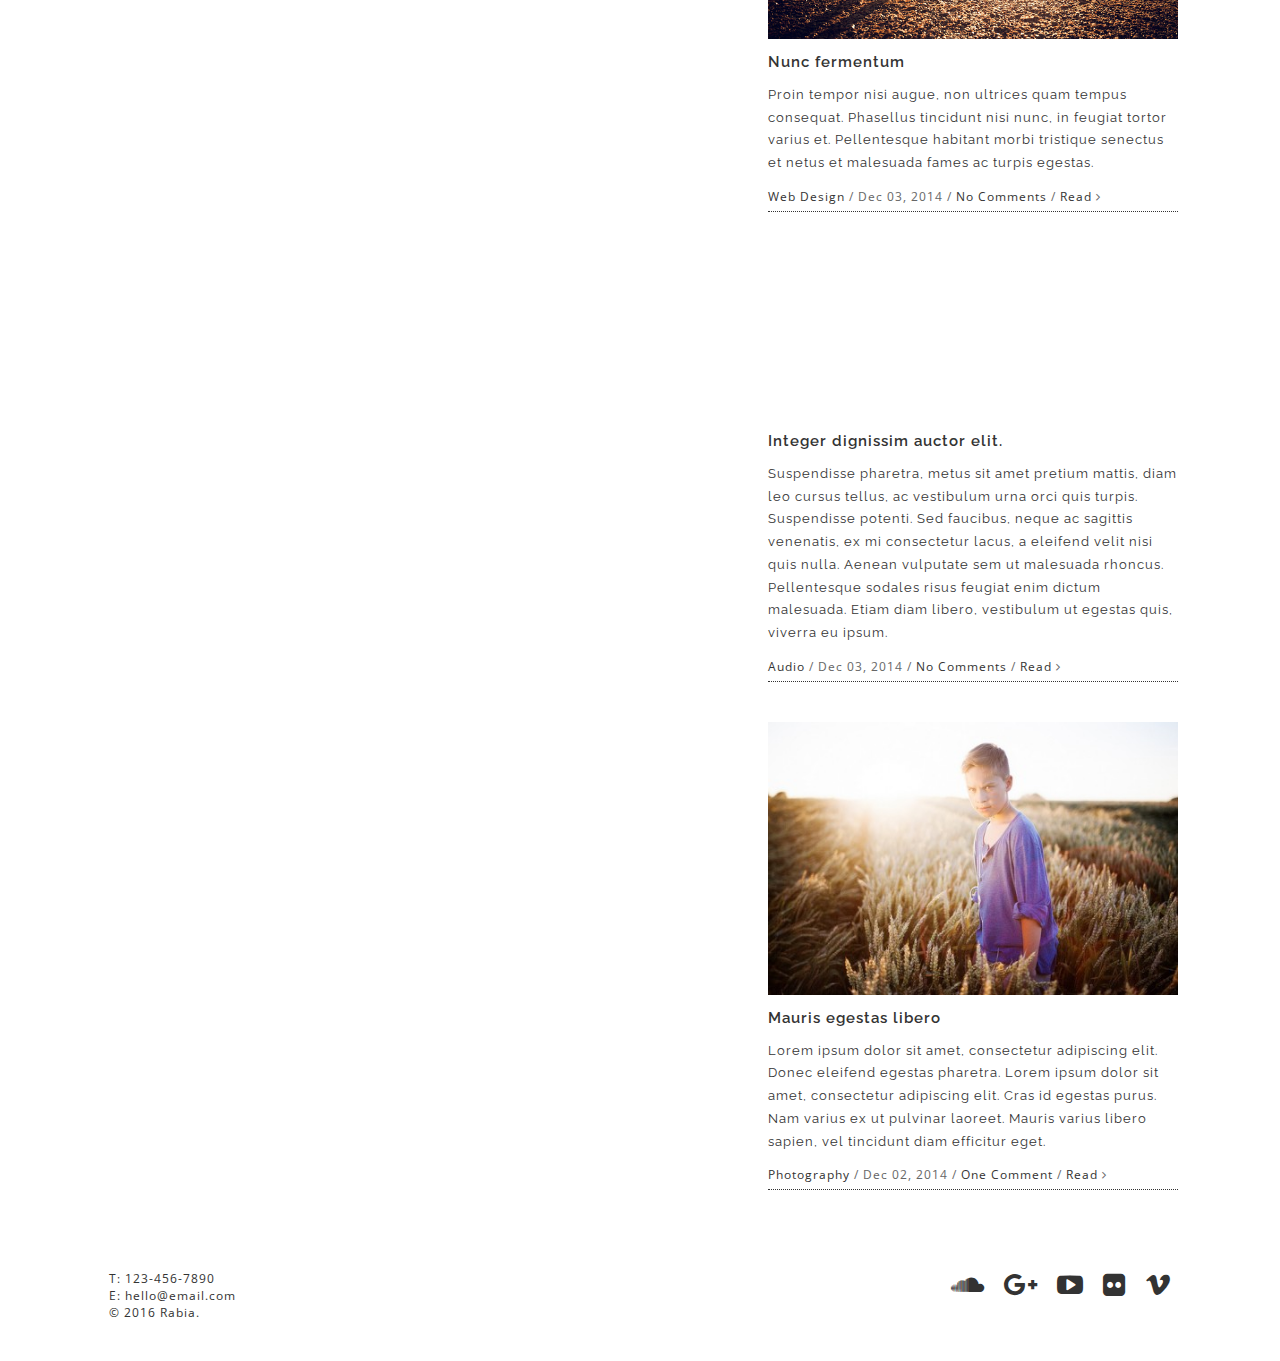
==== commit f8234d8d: "some changes" ====
--- a/index.html
+++ b/index.html
@@ -2,7 +2,7 @@
 <html lang="en">
 <head>
     <meta charset="UTF-8">
-    <title>Title</title>
+    <title>Rabia</title>
     <link rel="stylesheet" href="css/normalize.css">
     <link rel="stylesheet" href="fonts/font-awesome/css/font-awesome.min.css">
     <link rel="stylesheet" href="css/style.css">
@@ -43,6 +43,7 @@
                 <a href="#">
                     <img src="img/241-225x205.png" class="item-img">
                 </a>
+
             </div>
 
             <div class="item">
@@ -313,32 +314,34 @@
     </div>
 </div>
 <footer class="footer">
-    <div class="container clearfix">
-        <div class="contacts">
-            <ul class="contacts-list">
-                <li>T: <a href="tel:123-456-7890">123-456-7890</a></li>
-                <li>E: <a href="mailto:hello@email.com">hello@email.com</a></li>
-                <li>&copy; 2016 Rabia.</li>
-            </ul>
-        </div>
-        <div class="logos">
-            <ul class="logos-list">
-                <li><a target="_blank" href="http://vimeo.com">
-                    <i class="fa fa-vimeo"></i>
-                </a> </li>
-                <li><a target="_blank" href="http://flickr.com">
-                    <i class="fa fa-flickr"></i>
-                </a> </li>
-                <li><a target="_blank" href="http://youtube.com">
-                    <i class="fa fa-youtube-play"></i>
-                </a> </li>
-                <li><a target="_blank" href="http://plus.google.com">
-                    <i class="fa fa-google-plus"></i>
-                </a> </li>
-                <li><a target="_blank" href="http://soundcloud.com">
-                    <i class="fa fa-soundcloud"></i>
-                </a> </li>
-            </ul>
+    <div>
+        <div class="container clearfix">
+            <div class="contacts">
+                <ul class="contacts-list">
+                    <li>T: <a href="tel:123-456-7890">123-456-7890</a></li>
+                    <li>E: <a href="mailto:hello@email.com">hello@email.com</a></li>
+                    <li>&copy; 2016 Rabia.</li>
+                </ul>
+            </div>
+            <div class="logos">
+                <ul class="logos-list clearfix">
+                    <li><a target="_blank" href="http://vimeo.com">
+                        <i class="fa fa-vimeo"></i>
+                    </a> </li>
+                    <li><a target="_blank" href="http://flickr.com">
+                        <i class="fa fa-flickr"></i>
+                    </a> </li>
+                    <li><a target="_blank" href="http://youtube.com">
+                        <i class="fa fa-youtube-play"></i>
+                    </a> </li>
+                    <li><a target="_blank" href="http://plus.google.com">
+                        <i class="fa fa-google-plus"></i>
+                    </a> </li>
+                    <li><a target="_blank" href="http://soundcloud.com">
+                        <i class="fa fa-soundcloud"></i>
+                    </a> </li>
+                </ul>
+            </div>
         </div>
     </div>
 </footer>
--- a/css/style.css
+++ b/css/style.css
@@ -39,6 +39,7 @@
         margin: 0 -10px;
     }
     .left-col .item {
+        position: relative;
         float: left;
         padding: 2px;
         width: 50%;
@@ -48,6 +49,8 @@
         width: 100%;
         display: block;
     }
+
+
 .header {
     width: 20%;
     float: left;
@@ -150,11 +153,11 @@
     }
 
 .footer {
-    margin: 0;
+    margin: 40px 0;
     width: 100%;
 }
     .footer .container {
-        width: 80%;
+        width: 83%;
         margin: 0 auto;
     }
     .footer .container .contacts {
@@ -164,8 +167,52 @@
     .contacts .contacts-list {
         list-style-type: none;
         margin: 0;
+        padding: 0;
+    }
+    .contacts .contacts-list li {
+        font-size: 12px;
+        letter-spacing: 1px;
+        font-family: 'Open Sans', sans-serif;
     }
     .contacts .contacts-list a {
         text-decoration: none;
         color: #333;
     }
+    .contacts .contacts-list a:hover {
+        border-bottom: 1px solid #fe4642;
+    }
+
+    .footer .logos {
+        float: right;
+        margin: 0;
+        padding: 0;
+    }
+    .footer .logos-list {
+        list-style-type: none;
+        margin: 0 -10px;
+
+    }
+    .footer .logos-list li {
+        float: right;
+        padding: 0 10px;
+        font-size: 26px;
+    }
+    .footer .logos-list a {
+        color: #333;
+    }
+
+@media (max-width: 992px) {
+    .header {
+        position: relative;
+        width: 90%;
+        top: 0;
+        left: 0;
+    }
+    .left-col {
+        display: none;
+    }
+    .right-col {
+        width: 90%;
+        margin: 0 auto;
+    }
+}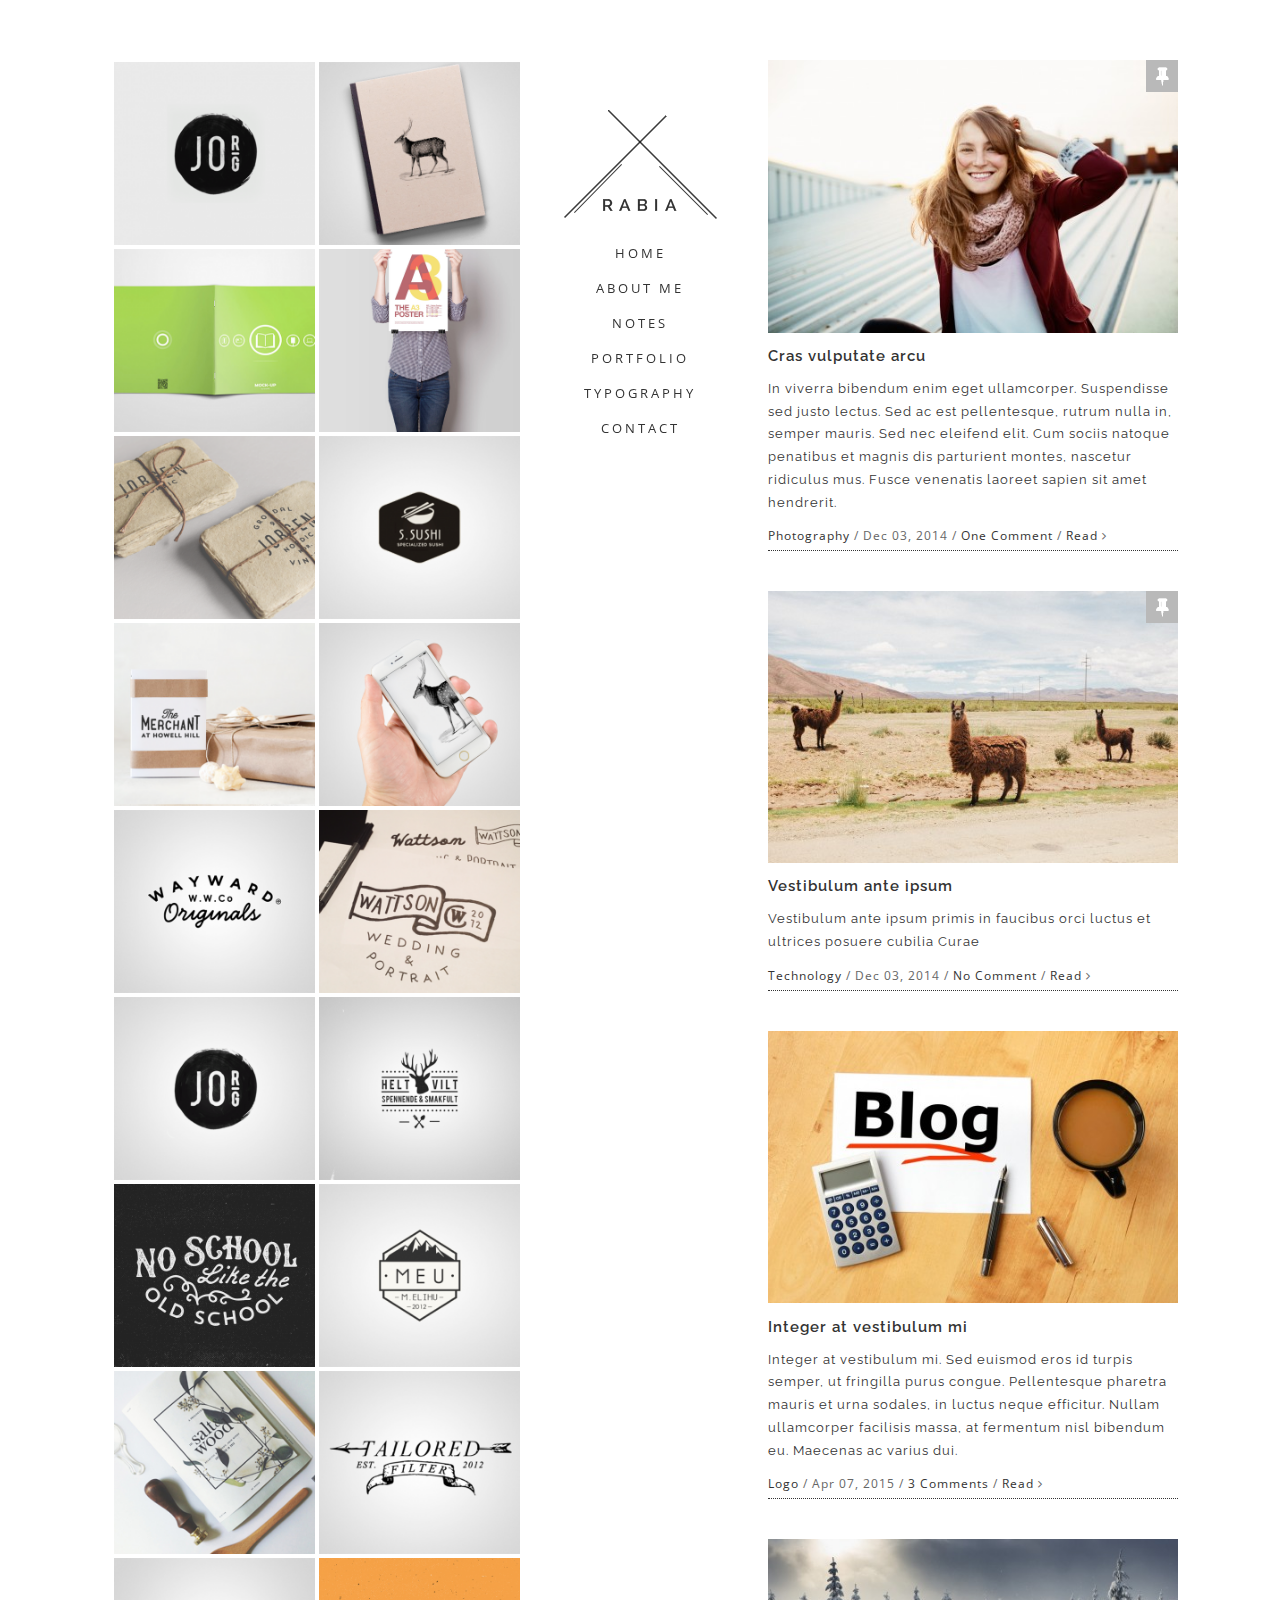
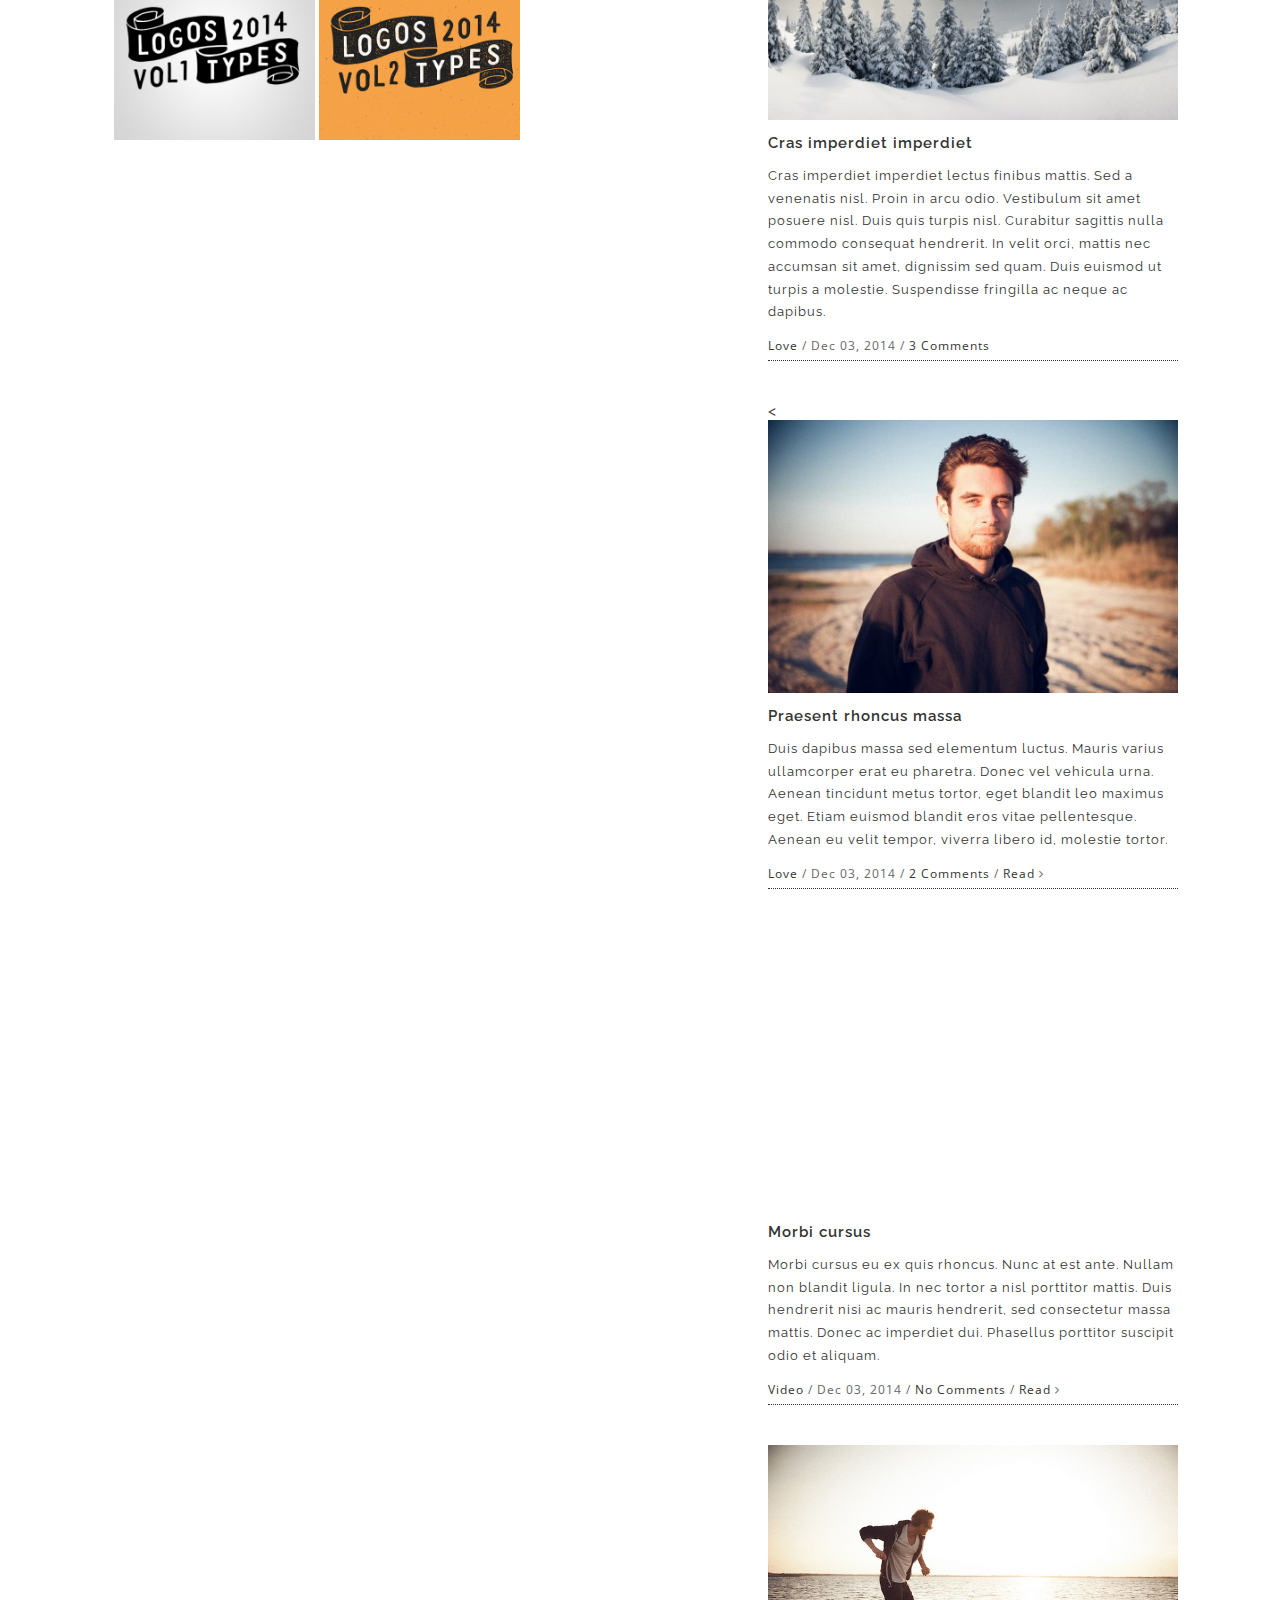
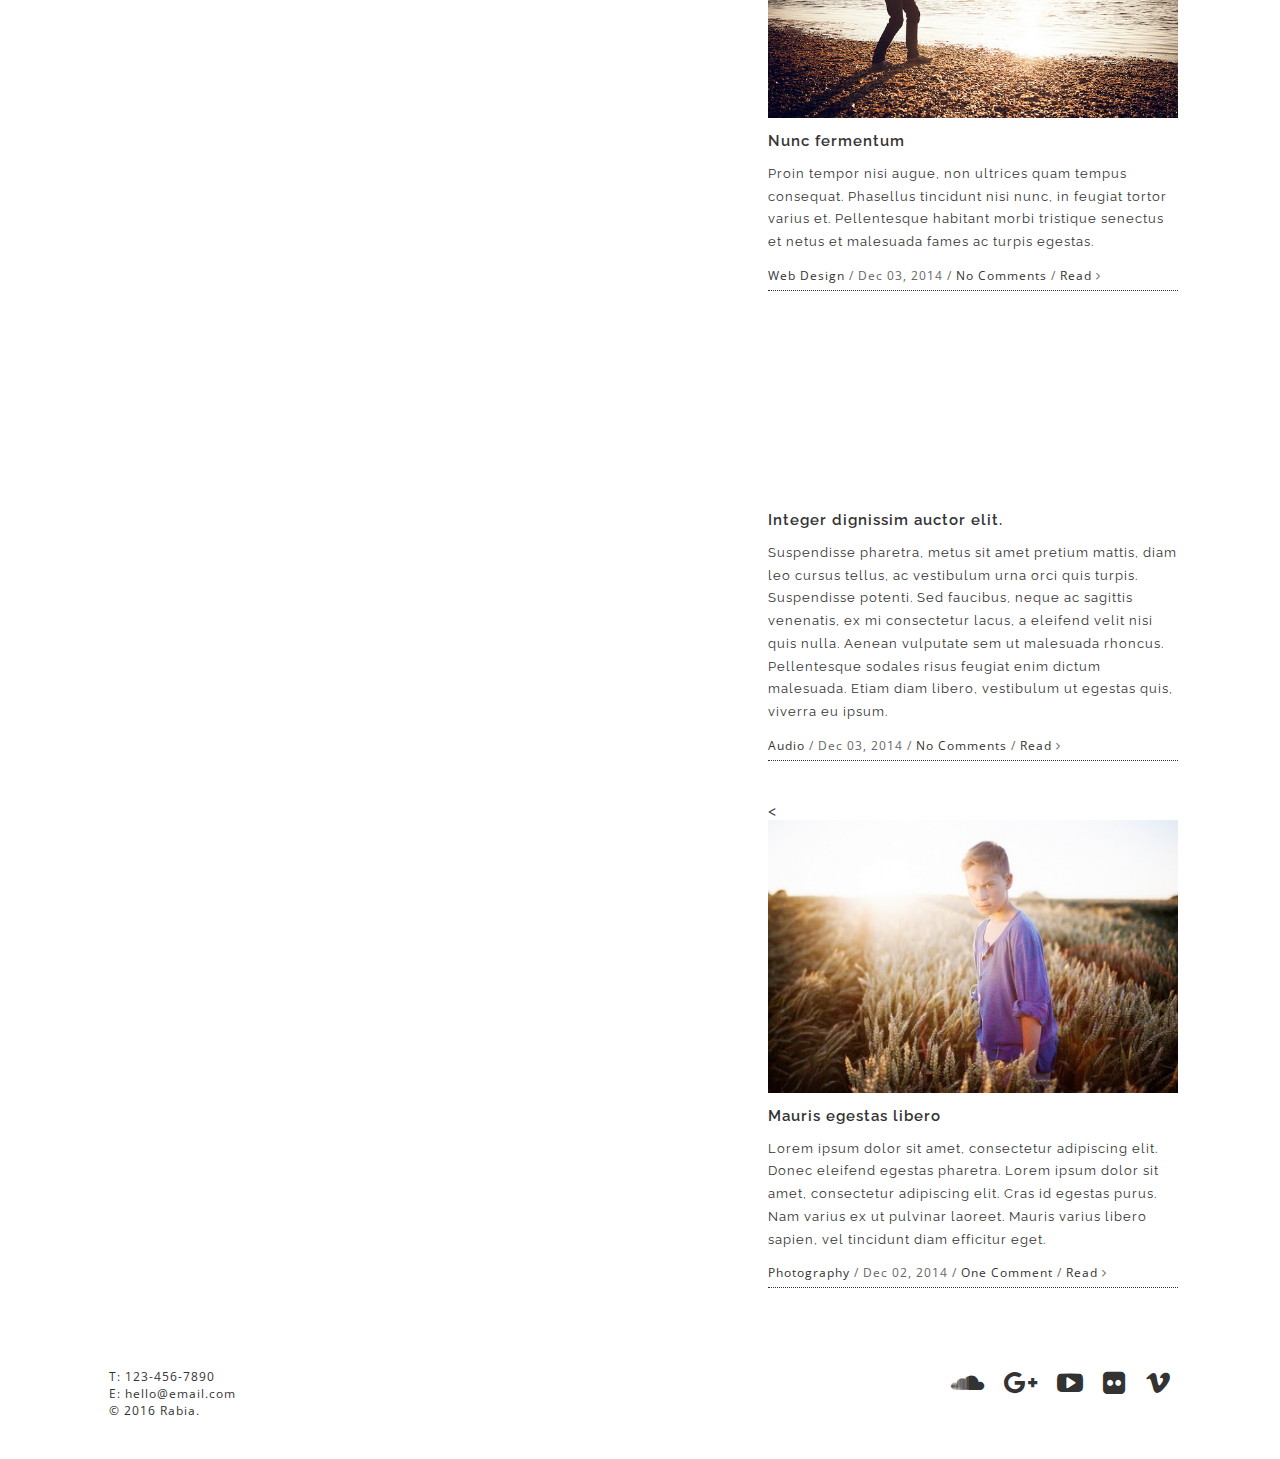
==== commit 6c7e0713: "Finished with desktop-first version" ====
--- a/index.html
+++ b/index.html
@@ -14,7 +14,7 @@
         <img src="img/logo.png" class="logo-img">
     </div>
 
-    <ul class="nav-list">
+    <ul class="nav-list clearfix">
         <li class="nav-item">
             <a href="#">home</a>
         </li>
@@ -34,15 +34,19 @@
             <a href="#">contact</a>
         </li>
     </ul>
+
+    <div class="menu-toggle"></div>
 
 </header>
 <div class="clearfix">
     <div class="left-col col clearfix">
         <div class="left-col-inner clearfix">
+
             <div class="item">
                 <a href="#">
                     <img src="img/241-225x205.png" class="item-img">
                 </a>
+                <a href="#" class="hover">felis bibendum</a>
 
             </div>
 
@@ -50,95 +54,119 @@
                 <a href="#">
                     <img src="img/03-225x205.png" class="item-img">
                 </a>
+                <a href="#" class="hover">vivamus eu felis</a>
             </div>
 
             <div class="item">
                 <a href="#">
                     <img src="img/blog11-225x205.png" class="item-img">
                 </a>
-            </div>
+                <a href="#" class="hover">curabitur laoreet</a>
+            </div>
+
             <div class="item">
                 <a href="#">
                     <img src="img/311-225x205.png" class="item-img">
                 </a>
+                <a href="#" class="hover">suspendisse luctus</a>
             </div>
 
             <div class="item">
                 <a href="#">
                     <img src="img/c71-225x205.png" class="item-img">
                 </a>
-            </div>
+                <a href="#" class="hover">arcu ut dictum</a>
+            </div>
+
             <div class="item">
                 <a href="#">
                     <img src="img/131-225x205.png" class="item-img">
                 </a>
+                <a href="#" class="hover">duis sodales</a>
             </div>
 
             <div class="item">
                 <a href="#">
                     <img src="img/451-225x205.png" class="item-img">
                 </a>
-            </div>
+                <a href="#" class="hover">maecenas ultricies</a>
+            </div>
+
             <div class="item">
                 <a href="#">
                     <img src="img/112-225x205.png" class="item-img">
                 </a>
+                <a href="#" class="hover">felis bibendum</a>
             </div>
 
             <div class="item">
                 <a href="#">
                     <img src="img/321-225x205.png" class="item-img">
                 </a>
-            </div>
+                <a href="#" class="hover">donec sed tempor</a>
+            </div>
+
             <div class="item">
                 <a href="#">
                     <img src="img/d31-225x205.png" class="item-img">
                 </a>
+                <a href="#" class="hover">morbi convallis</a>
             </div>
 
             <div class="item">
                 <a href="#">
                     <img src="img/711-225x205.png" class="item-img">
                 </a>
-            </div>
+                <a href="#" class="hover">aenean fermentum</a>
+            </div>
+
             <div class="item">
                 <a href="#">
                     <img src="img/511-225x205.png" class="item-img">
                 </a>
+                <a href="#" class="hover">fusce ullamcorper</a>
             </div>
 
             <div class="item">
                 <a href="#">
                     <img src="img/a11-225x205.png" class="item-img">
                 </a>
-            </div>
+                <a href="#" class="hover">quisque semper</a>
+            </div>
+
             <div class="item">
                 <a href="#">
                     <img src="img/611-225x205.png" class="item-img">
                 </a>
+                <a href="#" class="hover">ut vestibulum</a>
             </div>
 
             <div class="item">
                 <a href="#">
                     <img src="img/a01-225x205.png" class="item-img">
                 </a>
-            </div>
+                <a href="#" class="hover">aenean aliquam</a>
+            </div>
+
             <div class="item">
                 <a href="#">
                     <img src="img/211-225x205.png" class="item-img">
                 </a>
+                <a href="#" class="hover">etiam fringilla</a>
             </div>
 
             <div class="item">
                 <a href="#">
                     <img src="img/411-225x205.png" class="item-img">
                 </a>
+                <a href="#" class="hover">morbi ultriciess</a>
             </div>
 
             <div class="item">
                 <a href="#">
                     <img src="img/721-225x205.png" class="item-img">
                 </a>
+                <a href="#" class="hover">nam sit amet</a>
             </div>
         </div>
 
@@ -148,7 +176,7 @@
         <div class="right-col-inner">
             <div class="post">
                 <div class="post-inner">
-                    <img src="img/first-458x305.jpg" class="image">
+                    <a href="#"><img src="img/first-458x305.jpg" class="image"></a>
                     <img src="img/sticky.png" class="sticky">
                 </div>
                 <h1 class="title"><a href="#">Cras vulputate arcu</a></h1>
@@ -168,7 +196,7 @@
 
             <div class="post">
                 <div class="post-inner">
-                    <img src="img/second-458x304.jpg" class="image">
+                    <a href="#"><img src="img/second-458x304.jpg" class="image"></a>
                     <img src="img/sticky.png" class="sticky">
                 </div>
                 <h1 class="title"><a href="#">Vestibulum ante ipsum</a></h1>
@@ -185,7 +213,7 @@
 
             <div class="post">
                 <div class="post-inner">
-                    <img src="img/third-458x305.jpg" class="image">
+                    <a href="#"><img src="img/third-458x305.jpg" class="image"></a>
                 </div>
                 <h1 class="title"><a href="#">Integer at vestibulum mi</a></h1>
                 <p class="content">Integer at vestibulum mi. Sed euismod eros id turpis semper, ut fringilla purus congue.
@@ -203,7 +231,7 @@
 
             <div class="post">
                 <div class="post-inner">
-                    <img src="img/fourth-458x202.jpg" class="image">
+                    <a href="#"><img src="img/fourth-458x202.jpg" class="image"></a>
                 </div>
                 <h1 class="title"><a href="#">Cras imperdiet imperdiet</a></h1>
                 <p class="content">Cras imperdiet imperdiet lectus finibus mattis. Sed a venenatis nisl.
@@ -219,7 +247,7 @@
 
             <div class="post">
                 <div class="post-inner">
-                    <img src="img/fifth-458x305.jpg" class="image">
+                    <<a href="#"><img src="img/fifth-458x305.jpg" class="image"></a>
                 </div>
                 <h1 class="title"><a href="#">Praesent rhoncus massa</a></h1>
                 <p class="content">Duis dapibus massa sed elementum luctus. Mauris varius ullamcorper erat eu pharetra.
@@ -256,7 +284,7 @@
 
             <div class="post">
                 <div class="post-inner">
-                    <img src="img/sixth.jpg" class="image">
+                    <a href="#"><img src="img/sixth.jpg" class="image"></a>
                 </div>
                 <h1 class="title"><a href="#">Nunc fermentum</a></h1>
                 <p class="content">Proin tempor nisi augue, non ultrices quam tempus consequat.
@@ -294,7 +322,7 @@
 
             <div class="post">
                 <div class="post-inner">
-                    <img src="img/seventh-458x305.jpg" class="image">
+                    <<a href="#"><img src="img/seventh-458x305.jpg" class="image"></a>
                 </div>
                 <h1 class="title"><a href="#">Mauris egestas libero</a></h1>
                 <p class="content">Lorem ipsum dolor sit amet, consectetur adipiscing elit.
--- a/css/style.css
+++ b/css/style.css
@@ -28,6 +28,7 @@
 
 .col {
     width: 40%;
+    margin-top: 60px;
 }
 
 .left-col {
@@ -43,11 +44,34 @@
         float: left;
         padding: 2px;
         width: 50%;
+        z-index: 0;
+        text-align: center;
+
 
     }
     .left-col .item-img {
         width: 100%;
         display: block;
+    }
+    .left-col .hover {
+        text-decoration: none;
+        position: absolute;
+        background-color: #fff;
+        color: #000;
+        text-transform: uppercase;
+        height: 100%;
+        width: 100%;
+        z-index: 1;
+        top: 0;
+        left: 0;
+        font-weight: 600;
+        font-size: 14px;
+        letter-spacing: 1px;
+        padding-top: calc(50% - 14px);
+        opacity: 0;
+    }
+    .left-col .hover:hover {
+        opacity: 0.9;
     }
 
 
@@ -55,7 +79,7 @@
     width: 20%;
     float: left;
     position: fixed;
-    top: 50px;
+    top: 110px;
     left: 40%;
 
 }
@@ -90,6 +114,18 @@
         border-top: 1px solid #333333;
         border-bottom: 1px solid #333333;
         padding: 0 16px;
+    }
+    .header .menu-toggle {
+        display: none;
+        position: absolute;
+        top: 0;
+        right: 0;
+        width: 36px;
+        height: 36px;
+        border: 1px solid #888;
+        border-radius: 100%;
+        cursor: pointer;
+        background: url("../img/burger.png") center no-repeat;
     }
 
 .right-col {
@@ -180,6 +216,7 @@
     }
     .contacts .contacts-list a:hover {
         border-bottom: 1px solid #fe4642;
+
     }
 
     .footer .logos {
@@ -205,14 +242,57 @@
     .header {
         position: relative;
         width: 90%;
-        top: 0;
-        left: 0;
+        top: auto;
+        left: auto;
+        float: none;
+        margin: 30px auto;
+    }
+    .nav-list {
+
+    }
+    .header .nav-item {
+        display: inline-block;
+    }
+    .header .nav-item a {
+        padding: 14px;
+        font-size: 12px;
+        color: #bcbcbc;
+        letter-spacing: 1px;
+    }
+    .header .nav-item a:hover {
+        color: #fe4642;
+        border: none;
+        padding: 14px;
     }
     .left-col {
         display: none;
     }
     .right-col {
+        width: 100%;
+        margin: 0 auto;
+    }
+    .right-col .right-col-inner {
         width: 90%;
-        margin: 0 auto;
+        float: none;
+        margin: 0 auto;
+    }
+    .right-col .right-col-inner .post {
+        margin: 0 auto;
+    }
+    .footer .container {
+        width: 90%;
+    }
+    .footer .logos {
+        display: none;
+    }
+}
+
+@media (max-width: 680px) {
+    .header .nav-list {
+        display: none;
+
+    }
+    .header .menu-toggle {
+        display: block;
     }
 }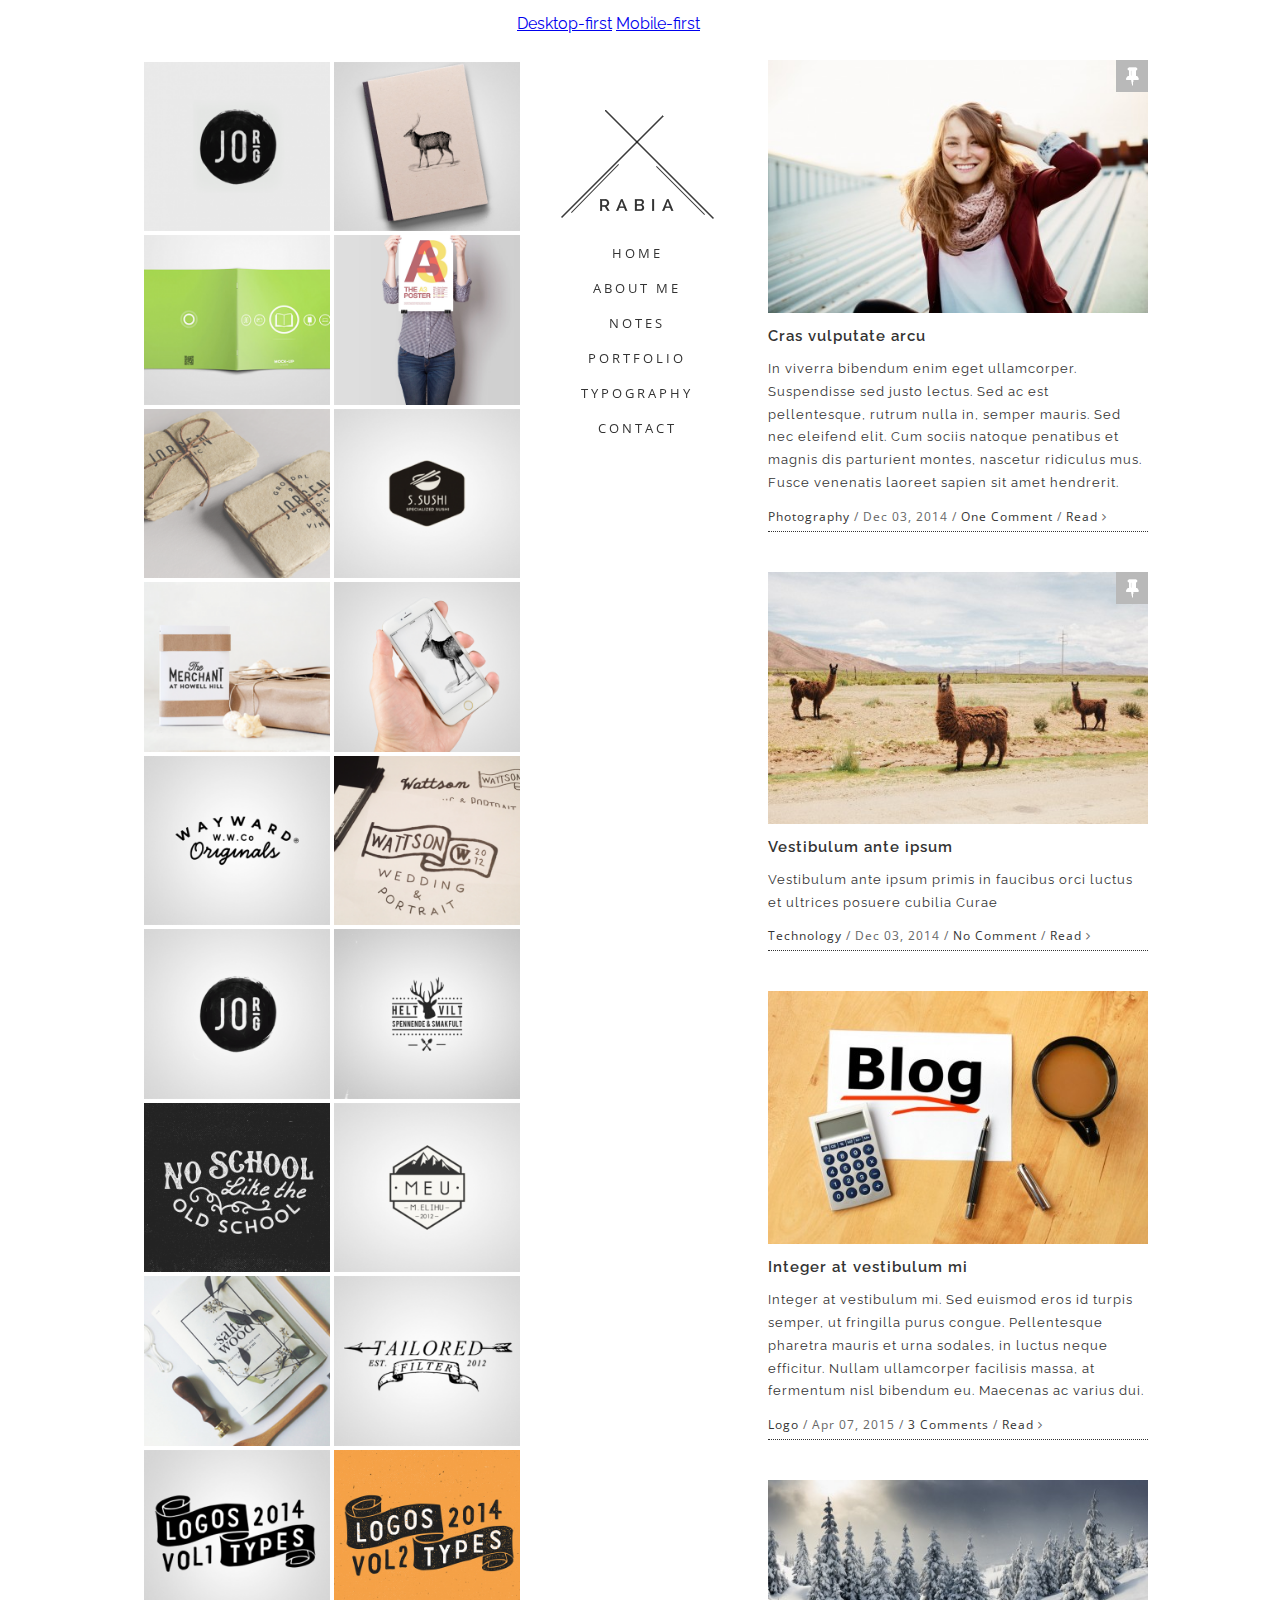
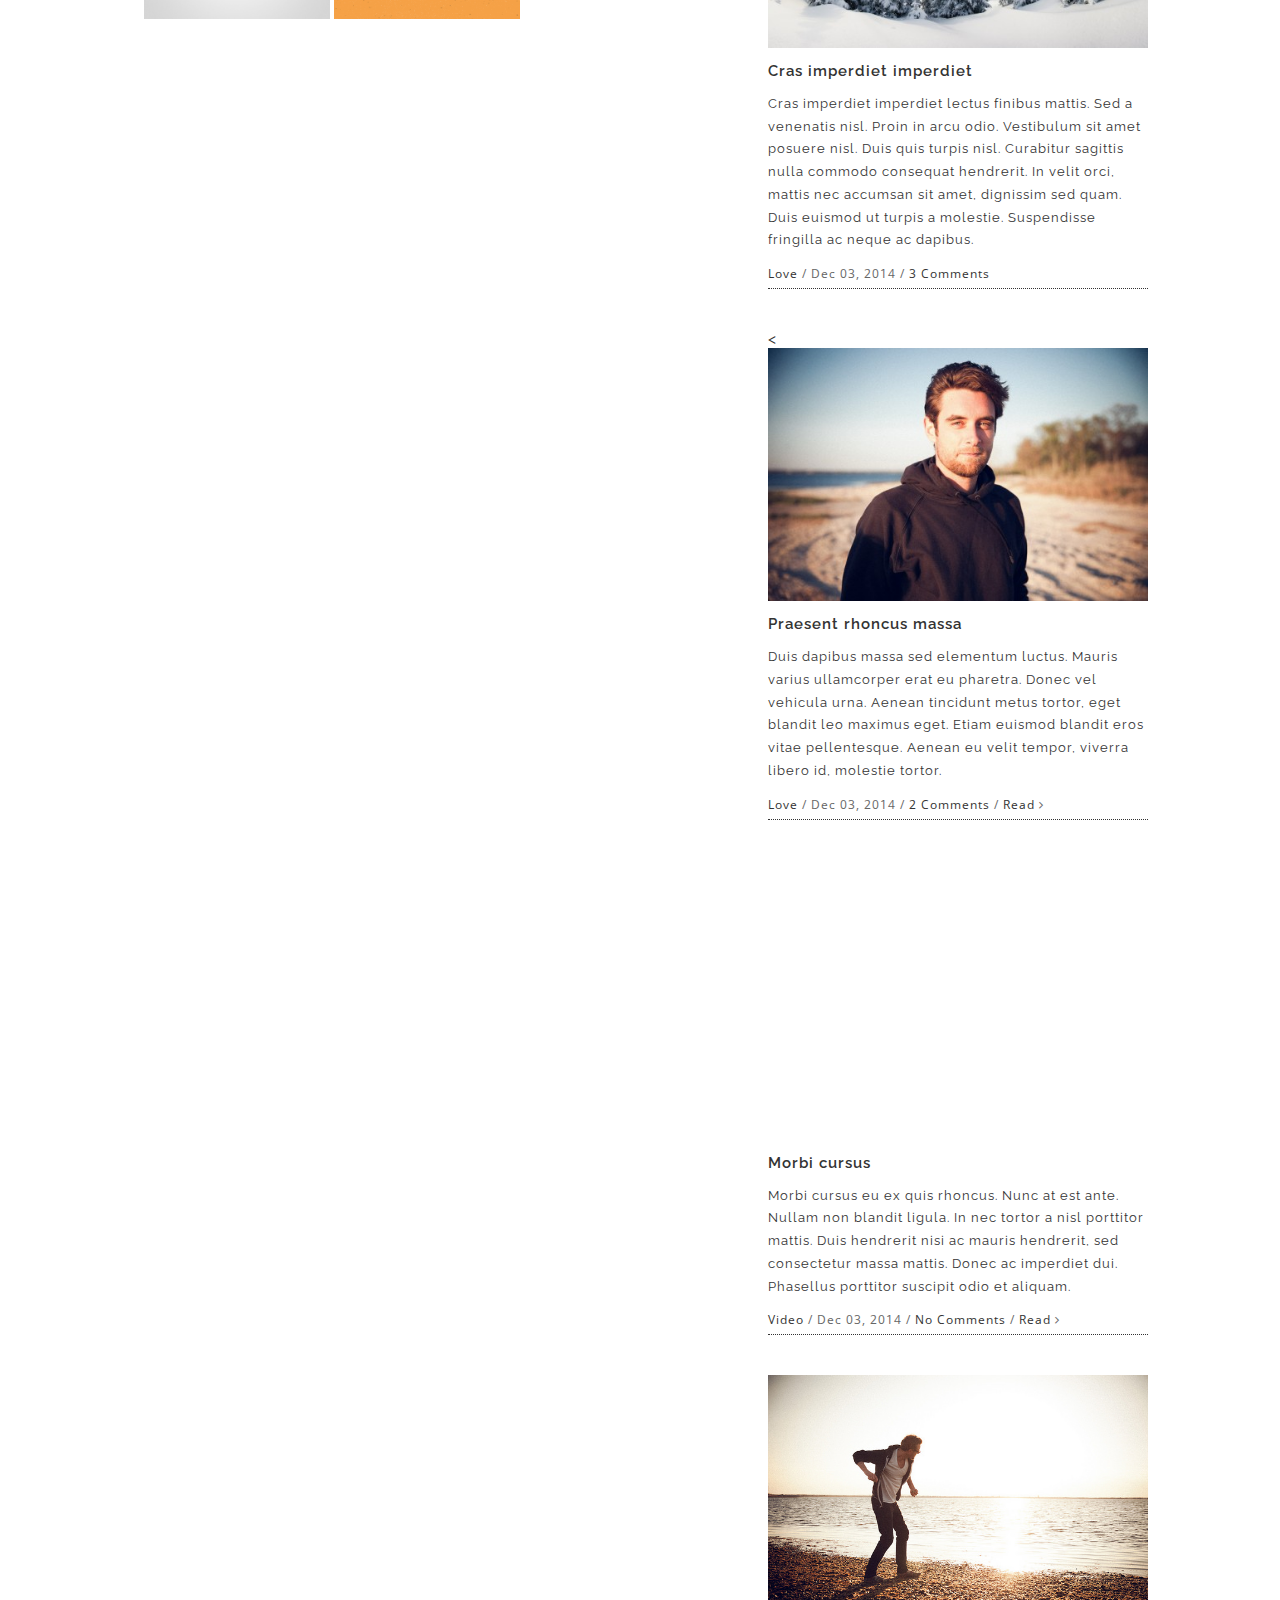
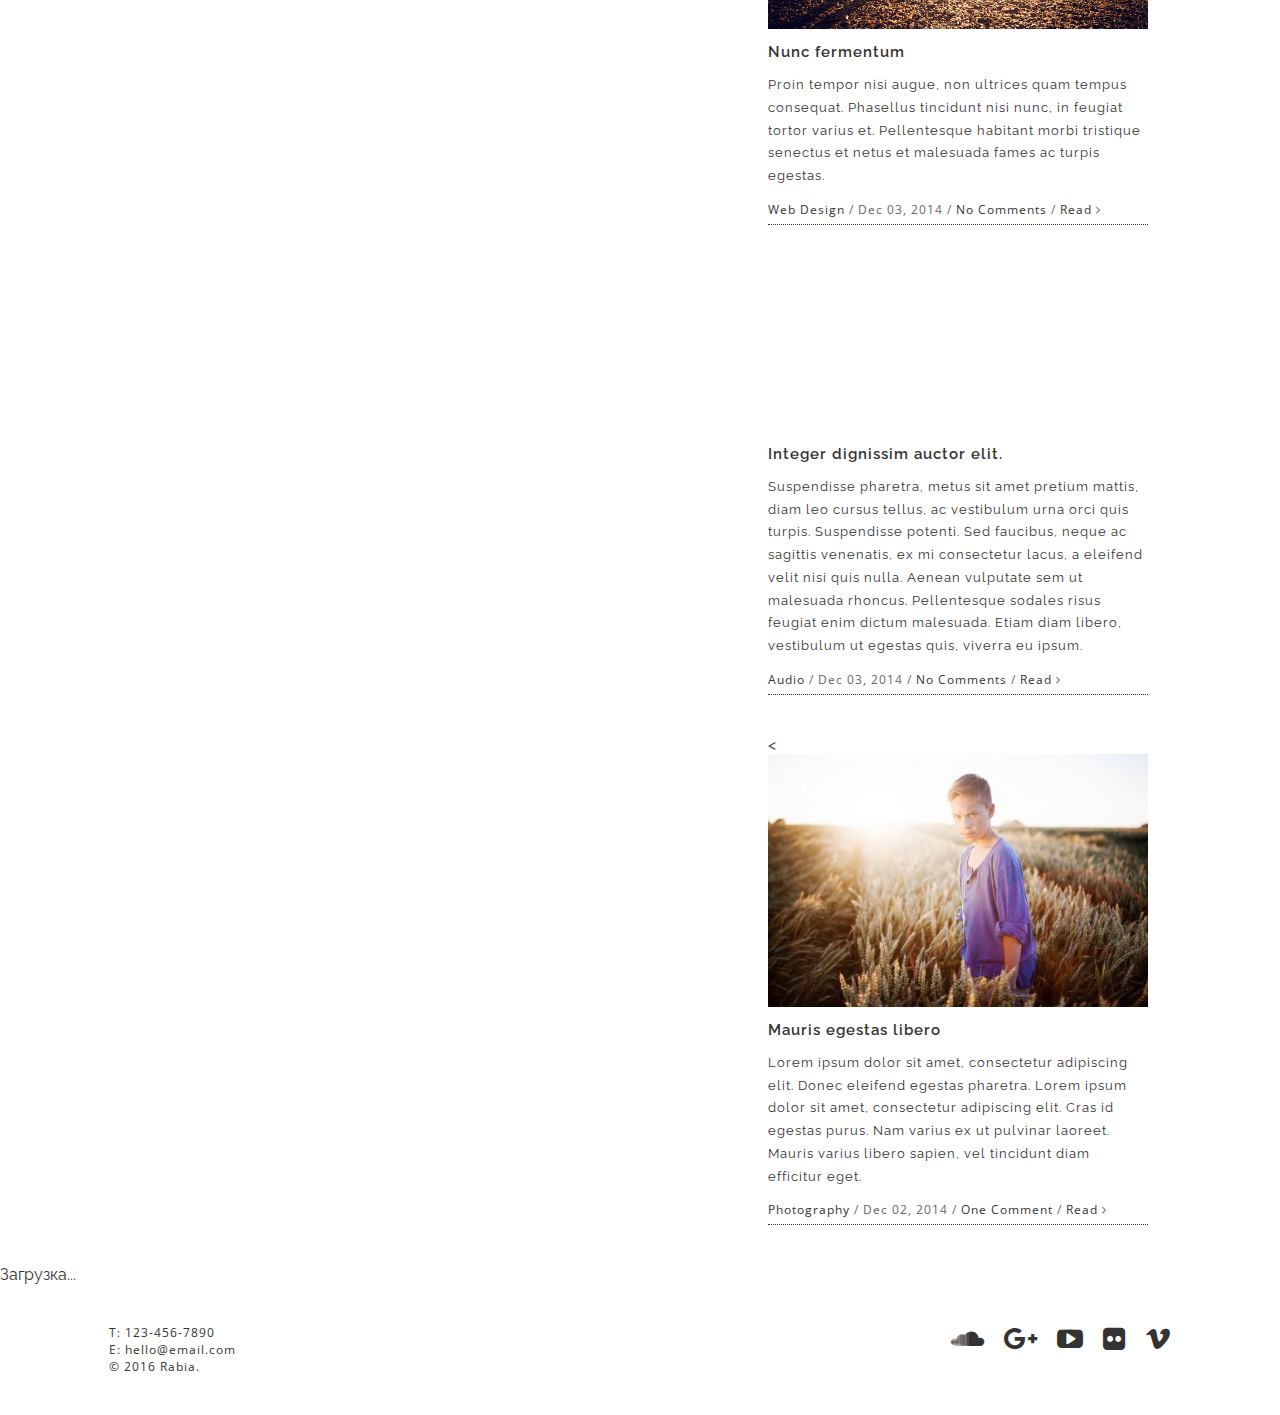
==== commit 71a8bb79: "add mg widget" ====
--- a/index.html
+++ b/index.html
@@ -5,10 +5,15 @@
     <title>Rabia</title>
     <link rel="stylesheet" href="css/normalize.css">
     <link rel="stylesheet" href="fonts/font-awesome/css/font-awesome.min.css">
+    <link rel="stylesheet" href="http://yui.yahooapis.com/pure/0.6.0/pure-min.css">
     <link rel="stylesheet" href="css/style.css">
 </head>
 <body>
 
+<div class="vers-nav">
+    <a class="pure-button pure-button-disabled" href="#">Desktop-first</a>
+    <a class="pure-button" href="http://back-d.github.io/wasp/mobile/index.html">Mobile-first</a>
+</div>
 <header class="header">
     <div class="logo">
         <img src="img/logo.png" class="logo-img">
@@ -341,6 +346,19 @@
         </div>
     </div>
 </div>
+<!-- Composite Start -->
+<div id="M368324ScriptRootC620834">
+    <div id="M368324PreloadC620834">
+        Загрузка...    </div>
+    <script>
+        (function(){
+            var D=new Date(),d=document,b='body',ce='createElement',ac='appendChild',st='style',ds='display',n='none',gi='getElementById',lp=d.location.protocol,wp=lp.indexOf('http')==0?lp:'https:';
+            var i=d[ce]('iframe');i[st][ds]=n;d[gi]("M368324ScriptRootC620834")[ac](i);try{var iw=i.contentWindow.document;iw.open();iw.writeln("<ht"+"ml><bo"+"dy></bo"+"dy></ht"+"ml>");iw.close();var c=iw[b];}
+            catch(e){var iw=d;var c=d[gi]("M368324ScriptRootC620834");}var dv=iw[ce]('div');dv.id="MG_ID";dv[st][ds]=n;dv.innerHTML=620834;c[ac](dv);
+            var s=iw[ce]('script');s.async='async';s.defer='defer';s.charset='utf-8';s.src=wp+"//jsc.marketgid.com/b/a/backd.cc.ua.620834.js?t="+D.getYear()+D.getMonth()+D.getUTCDate()+D.getUTCHours();c[ac](s);})();
+    </script>
+</div>
+<!-- Composite End -->
 <footer class="footer">
     <div>
         <div class="container clearfix">
--- a/css/style.css
+++ b/css/style.css
@@ -22,6 +22,13 @@
     clear: both;
 }
 
+.vers-nav {
+    position: absolute;
+    top: 14px;
+    left: calc(50% - (246px / 2));
+    text-align: center;
+}
+
 .container {
     margin: 0 auto;
 }
@@ -29,6 +36,7 @@
 .col {
     width: 40%;
     margin-top: 60px;
+
 }
 
 .left-col {
@@ -38,6 +46,7 @@
         float: right;
         width: 80%;
         margin: 0 -10px;
+        max-width: 380px;
     }
     .left-col .item {
         position: relative;
@@ -81,7 +90,7 @@
     position: fixed;
     top: 110px;
     left: 40%;
-
+    max-width: 250px;
 }
 
     .header  .logo {
@@ -135,7 +144,7 @@
     .right-col .right-col-inner {
         float: left;
         width: 80%;
-
+        max-width: 380px;
     }
 
     .right-col > .right-col-inner > .post {
@@ -245,7 +254,8 @@
         top: auto;
         left: auto;
         float: none;
-        margin: 30px auto;
+        margin: 70px auto 30px;
+        max-width: none;
     }
     .nav-list {
 
@@ -275,6 +285,7 @@
         width: 90%;
         float: none;
         margin: 0 auto;
+        max-width: none;
     }
     .right-col .right-col-inner .post {
         margin: 0 auto;
@@ -295,4 +306,5 @@
     .header .menu-toggle {
         display: block;
     }
-}+}
+
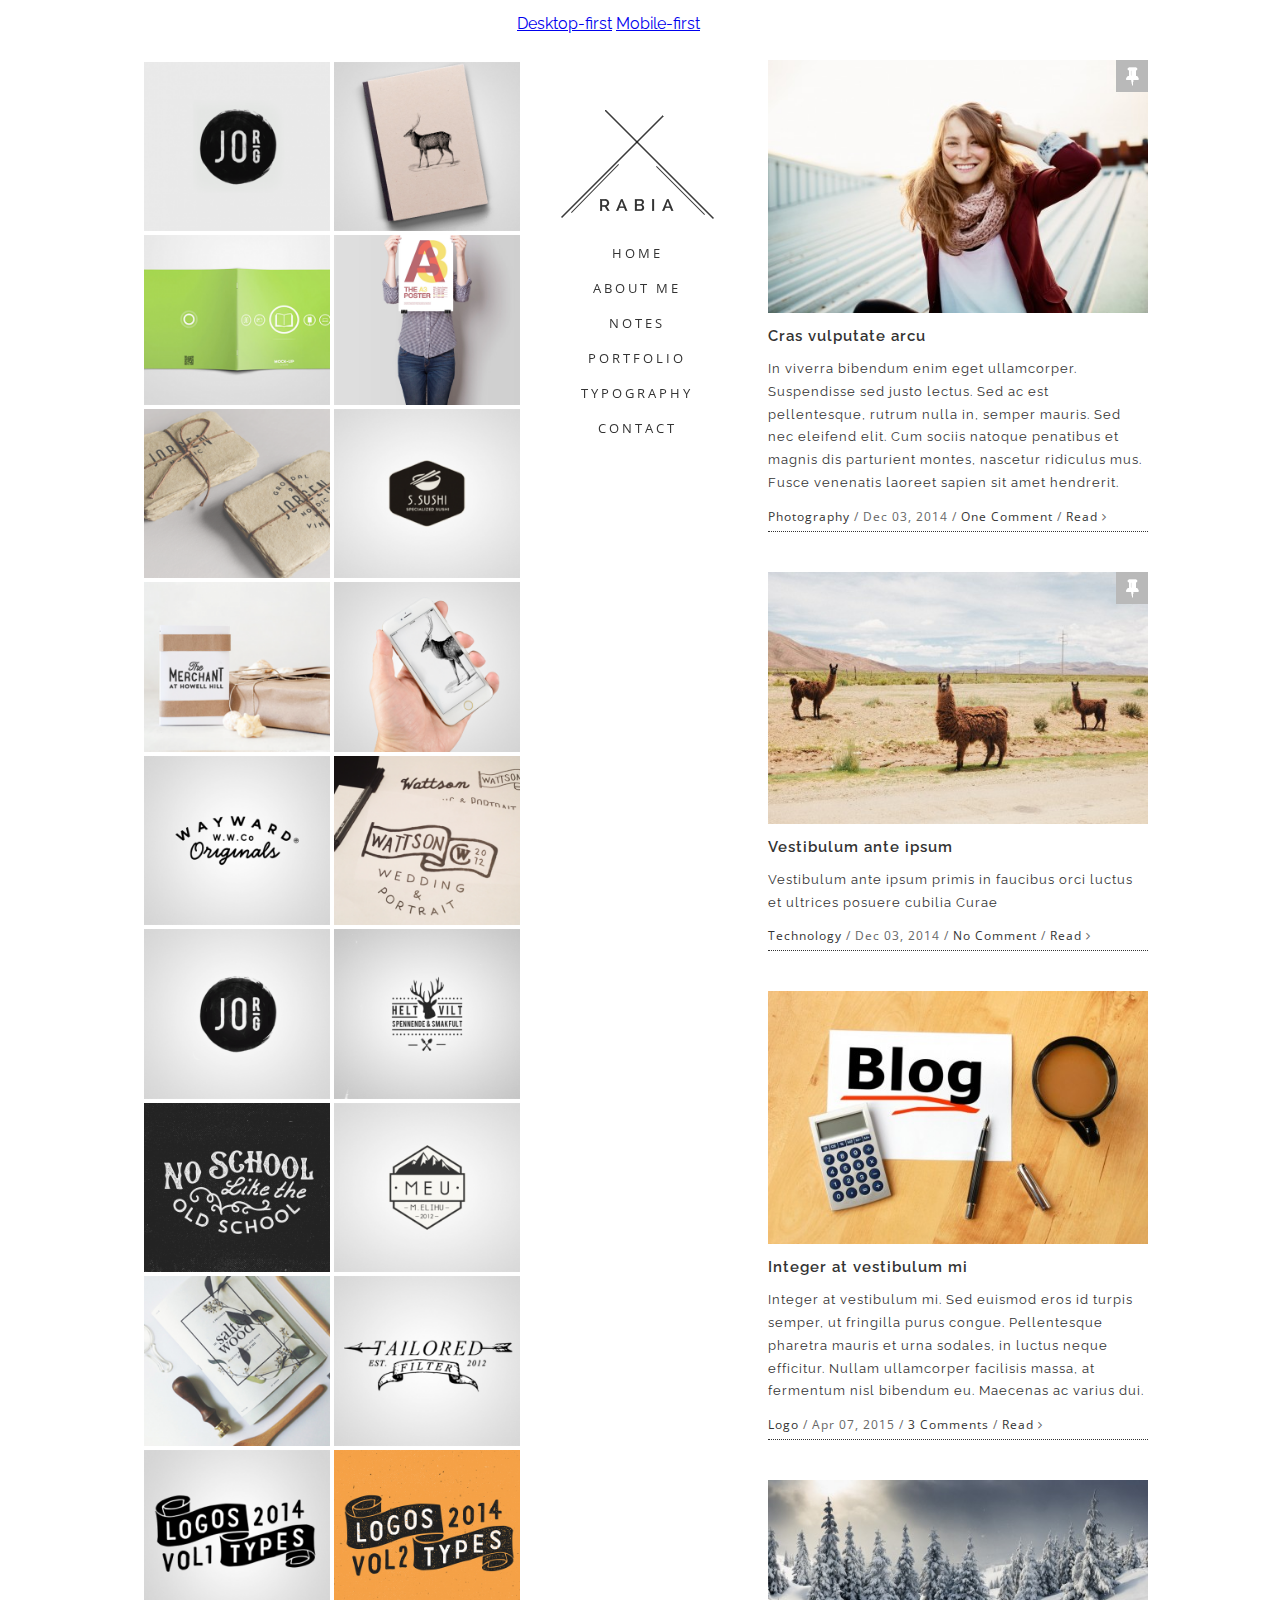
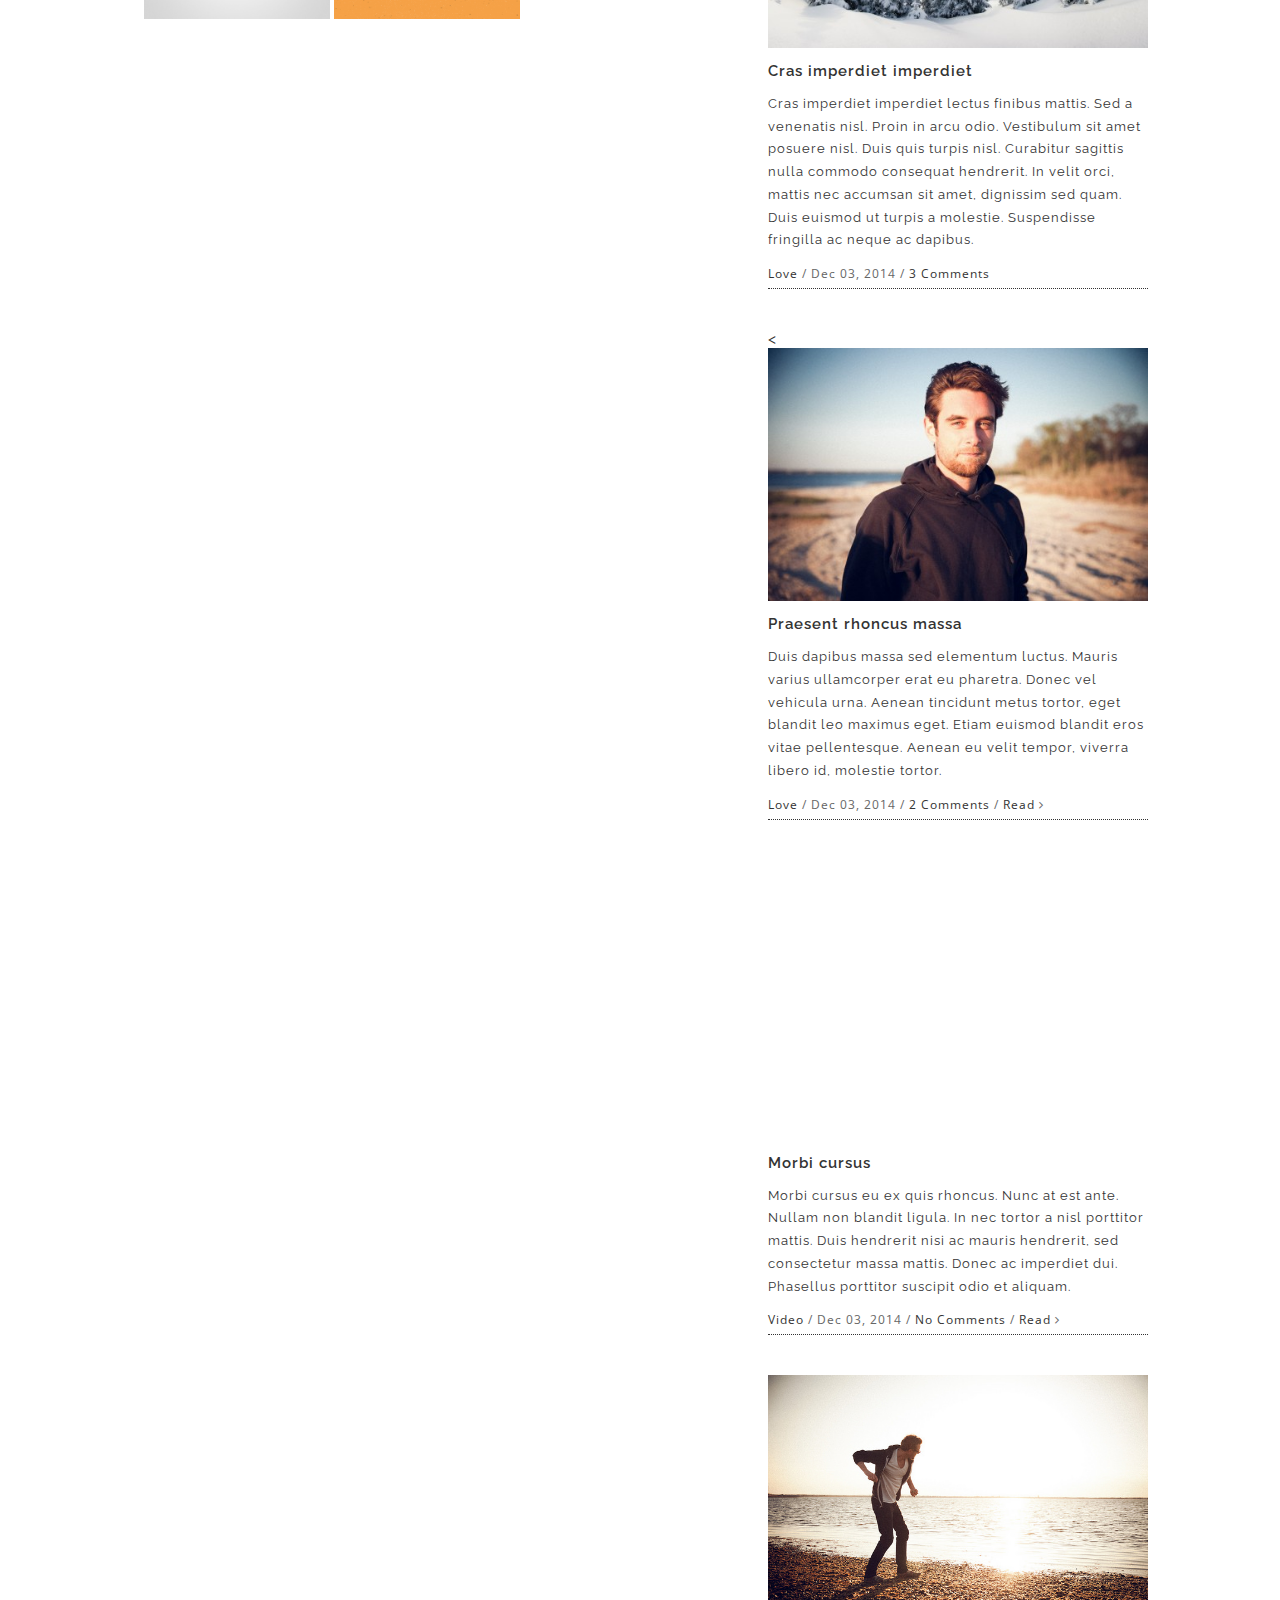
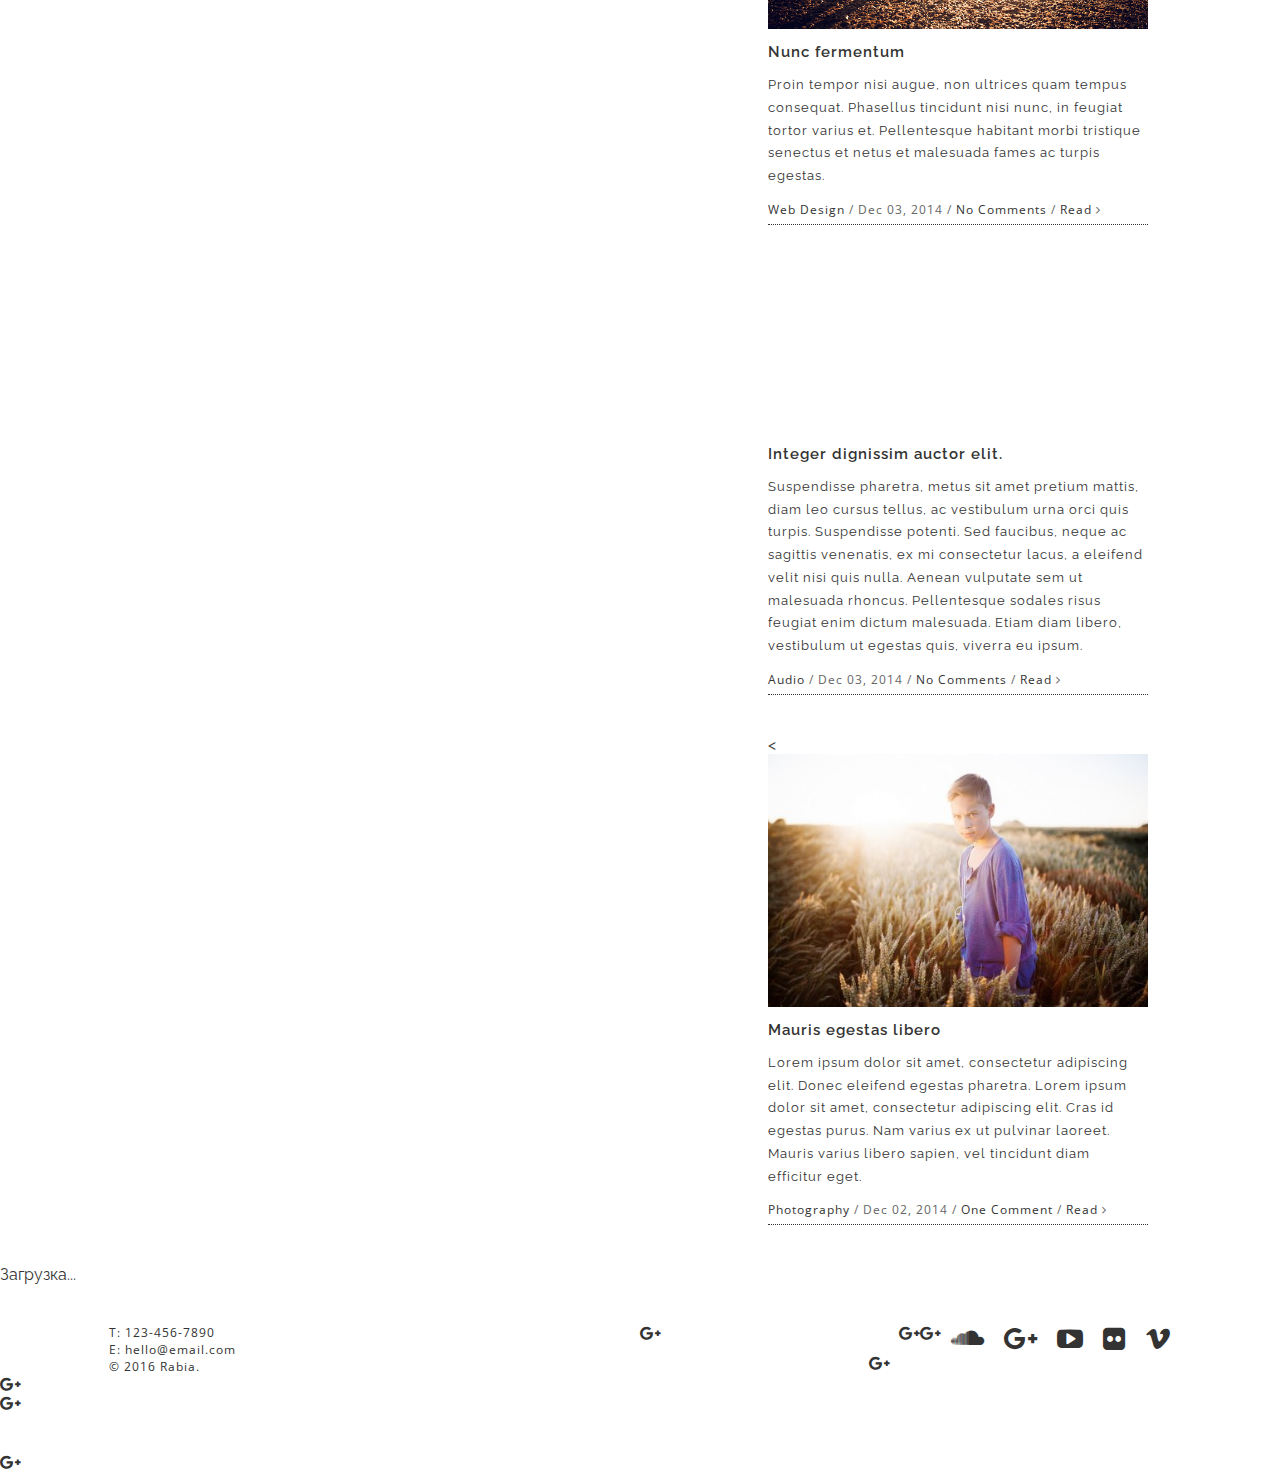
==== commit b3450a87: "..." ====
--- a/index.html
+++ b/index.html
@@ -5,14 +5,14 @@
     <title>Rabia</title>
     <link rel="stylesheet" href="css/normalize.css">
     <link rel="stylesheet" href="fonts/font-awesome/css/font-awesome.min.css">
-    <link rel="stylesheet" href="http://yui.yahooapis.com/pure/0.6.0/pure-min.css">
+    <link rel="stylesheet" href="//yui.yahooapis.com/pure/0.6.0/pure-min.css">
     <link rel="stylesheet" href="css/style.css">
 </head>
 <body>
 
 <div class="vers-nav">
     <a class="pure-button pure-button-disabled" href="#">Desktop-first</a>
-    <a class="pure-button" href="http://back-d.github.io/wasp/mobile/index.html">Mobile-first</a>
+    <a class="pure-button" href="//back-d.github.io/wasp/mobile/index.html">Mobile-first</a>
 </div>
 <header class="header">
     <div class="logo">
@@ -347,18 +347,11 @@
     </div>
 </div>
 <!-- Composite Start -->
-<div id="M368324ScriptRootC620834">
-    <div id="M368324PreloadC620834">
-        Загрузка...    </div>
-    <script>
-        (function(){
-            var D=new Date(),d=document,b='body',ce='createElement',ac='appendChild',st='style',ds='display',n='none',gi='getElementById',lp=d.location.protocol,wp=lp.indexOf('http')==0?lp:'https:';
-            var i=d[ce]('iframe');i[st][ds]=n;d[gi]("M368324ScriptRootC620834")[ac](i);try{var iw=i.contentWindow.document;iw.open();iw.writeln("<ht"+"ml><bo"+"dy></bo"+"dy></ht"+"ml>");iw.close();var c=iw[b];}
-            catch(e){var iw=d;var c=d[gi]("M368324ScriptRootC620834");}var dv=iw[ce]('div');dv.id="MG_ID";dv[st][ds]=n;dv.innerHTML=620834;c[ac](dv);
-            var s=iw[ce]('script');s.async='async';s.defer='defer';s.charset='utf-8';s.src=wp+"//jsc.marketgid.com/b/a/backd.cc.ua.620834.js?t="+D.getYear()+D.getMonth()+D.getUTCDate()+D.getUTCHours();c[ac](s);})();
-    </script>
-</div>
-<!-- Composite End -->
+<div id="M368296ScriptRootC646916">
+    <div id="M368296PreloadC646916">
+        Загрузка... 
+    </div>
+    <script> (function(){ var D=new Date(),d=document,b='body',ce='createElement',ac='appendChild',st='style',ds='display',n='none',gi='getElementById',lp=d.location.protocol,wp=lp.indexOf('http')==0?lp:'https:'; var i=d[ce]('iframe');i[st][ds]=n;d[gi]("M368296ScriptRootC646916")[ac](i);try{var iw=i.contentWindow.document;iw.open();iw.writeln("<ht"+"ml><bo"+"dy></bo"+"dy></ht"+"ml>");iw.close();var c=iw[b];} catch(e){var iw=d;var c=d[gi]("M368296ScriptRootC646916");}var dv=iw[ce]('div');dv.id="MG_ID";dv[st][ds]=n;dv.innerHTML=646916;c[ac](dv); var s=iw[ce]('script');s.async='async';s.defer='defer';s.charset='utf-8';s.src=wp+"//jsc.marketgid.com/m/y/mydomen.games.646916.js?t="+D.getYear()+D.getMonth()+D.getUTCDate()+D.getUTCHours();c[ac](s);})(); </script> </div> <!-- Composite End -->
 <footer class="footer">
     <div>
         <div class="container clearfix">
@@ -371,19 +364,19 @@
             </div>
             <div class="logos">
                 <ul class="logos-list clearfix">
-                    <li><a target="_blank" href="http://vimeo.com">
+                    <li><a target="_blank" href="//vimeo.com">
                         <i class="fa fa-vimeo"></i>
                     </a> </li>
-                    <li><a target="_blank" href="http://flickr.com">
+                    <li><a target="_blank" href="//flickr.com">
                         <i class="fa fa-flickr"></i>
                     </a> </li>
-                    <li><a target="_blank" href="http://youtube.com">
+                    <li><a target="_blank" href="//youtube.com">
                         <i class="fa fa-youtube-play"></i>
                     </a> </li>
-                    <li><a target="_blank" href="http://plus.google.com">
-                        <i class="fa fa-google-plus"></i>
-                    </a> </li>
-                    <li><a target="_blank" href="http://soundcloud.com">
+                    <li><a target="_blank" href="//plus.google.com">
+                        <i class="fa fa-google-plus"></ivyt
+                    </a> </li>
+                    <li><a target="_blank" href="//soundcloud.com">
                         <i class="fa fa-soundcloud"></i>
                     </a> </li>
                 </ul>
